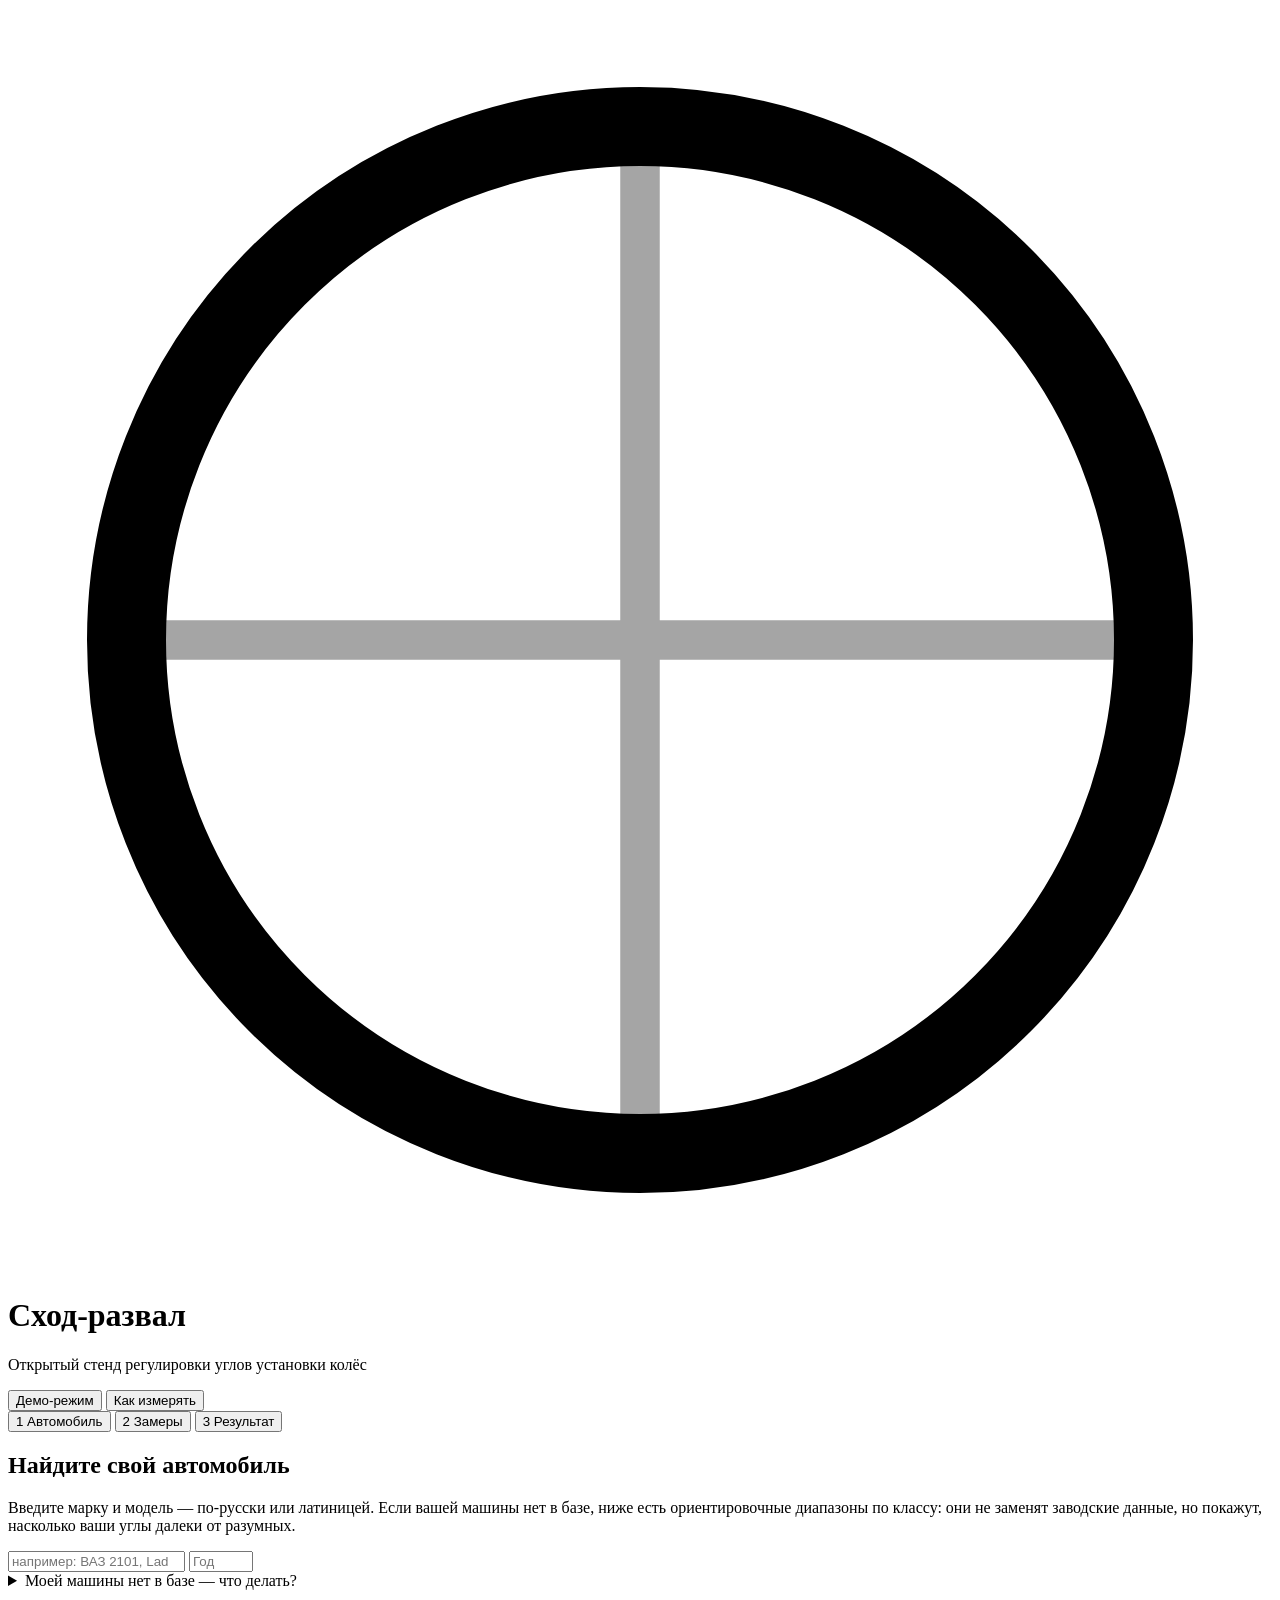
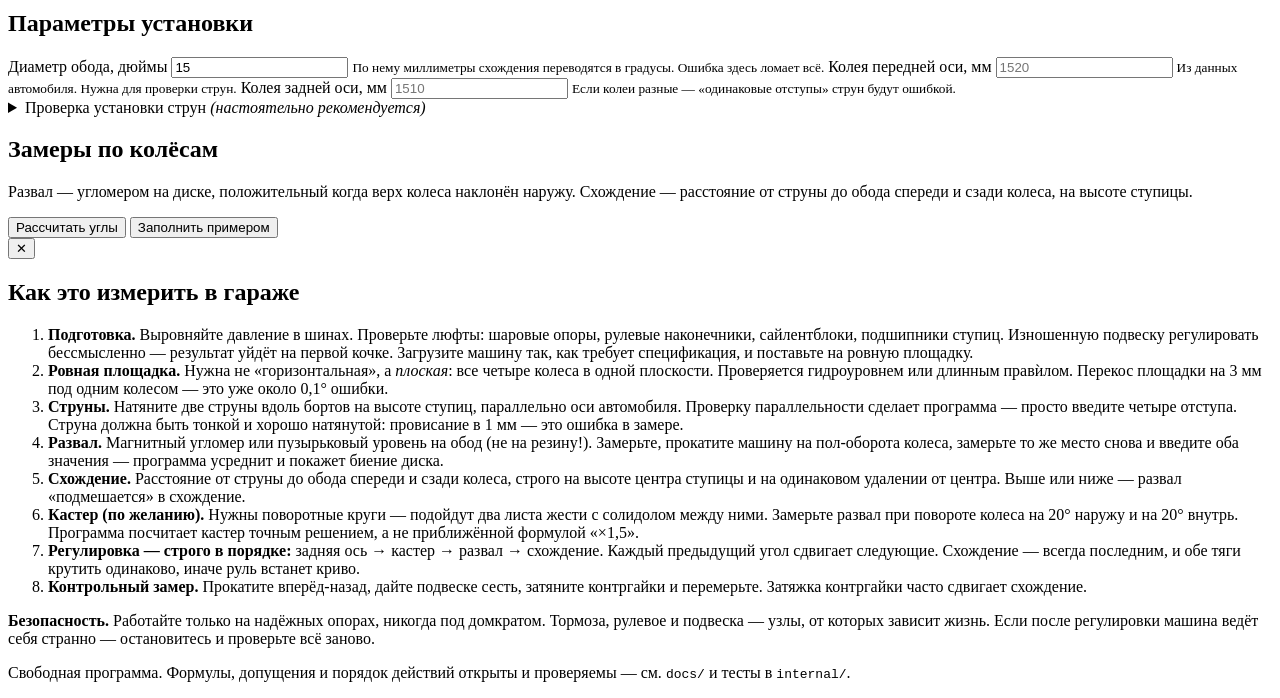
==== internal/server/web/index.html @ edf101e6 "Открытый стенд сход-развала: измерительное ядро, база и интерфейс Программа для самостоятельной регу" ====
<!doctype html>
<html lang="ru">
<head>
<meta charset="utf-8">
<meta name="viewport" content="width=device-width, initial-scale=1">
<title>Сход-развал — открытый стенд</title>
<link rel="stylesheet" href="/style.css">
</head>
<body>

<header class="top">
  <div class="brand">
    <svg viewBox="0 0 32 32" class="logo" aria-hidden="true">
      <circle cx="16" cy="16" r="13" fill="none" stroke="currentColor" stroke-width="2"/>
      <path d="M16 3 v26 M3 16 h26" stroke="currentColor" stroke-width="1" opacity=".35"/>
      <path d="M9 9 L23 23" stroke="var(--accent)" stroke-width="2.5" stroke-linecap="round"/>
    </svg>
    <div>
      <h1>Сход-развал</h1>
      <p>Открытый стенд регулировки углов установки колёс</p>
    </div>
  </div>
  <div class="top-actions">
    <button id="btn-demo" class="ghost">Демо-режим</button>
    <button id="btn-help" class="ghost">Как измерять</button>
  </div>
</header>

<nav class="steps" id="stepnav">
  <button data-step="car" class="active"><span>1</span> Автомобиль</button>
  <button data-step="measure"><span>2</span> Замеры</button>
  <button data-step="result"><span>3</span> Результат</button>
</nav>

<main>

<!-- ══════════════ Шаг 1: автомобиль ══════════════ -->
<section id="step-car" class="step active">
  <div class="panel">
    <h2>Найдите свой автомобиль</h2>
    <p class="lede">Введите марку и модель — по-русски или латиницей. Если вашей машины нет в базе,
       ниже есть ориентировочные диапазоны по классу: они не заменят заводские данные,
       но покажут, насколько ваши углы далеки от разумных.</p>

    <div class="searchrow">
      <input id="q" type="search" placeholder="например: ВАЗ 2101, Lada Samara, жигули" autocomplete="off">
      <input id="year" type="number" placeholder="Год" min="1900" max="2030" class="year">
    </div>

    <div id="results" class="cards"></div>

    <details id="guidance-block" class="guidance">
      <summary>Моей машины нет в базе — что делать?</summary>
      <p>Возьмите ориентир по классу — программа посчитает все углы и покажет, что именно
         выбивается. Дальше найдите заводские данные (руководство по ремонту, сервисный мануал,
         клубный форум) и внесите их: инструкция в файле <code>docs/CONTRIBUTING-SPECS.md</code>.
         Одна проверенная запись помогает тысячам владельцев.</p>
      <div id="guidance" class="cards"></div>
    </details>
  </div>
</section>

<!-- ══════════════ Шаг 2: замеры ══════════════ -->
<section id="step-measure" class="step">
  <div class="panel">
    <div id="chosen" class="chosen"></div>

    <h2>Параметры установки</h2>
    <div class="grid3">
      <label>Диаметр обода, дюймы
        <input id="rim" type="number" step="0.5" value="15">
        <small>По нему миллиметры схождения переводятся в градусы. Ошибка здесь ломает всё.</small>
      </label>
      <label>Колея передней оси, мм
        <input id="trackF" type="number" step="1" placeholder="1520">
        <small>Из данных автомобиля. Нужна для проверки струн.</small>
      </label>
      <label>Колея задней оси, мм
        <input id="trackR" type="number" step="1" placeholder="1510">
        <small>Если колеи разные — «одинаковые отступы» струн будут ошибкой.</small>
      </label>
    </div>

    <details class="box-check">
      <summary>Проверка установки струн <em>(настоятельно рекомендуется)</em></summary>
      <p class="lede">Измерьте расстояние от струны до центра ступицы на каждом колесе.
         Программа проверит, действительно ли струны параллельны оси автомобиля —
         это самая частая причина неверного схождения «на шнурке».</p>
      <div class="grid4">
        <label>Левая, перед<input id="boxLF" type="number" step="0.5"></label>
        <label>Левая, зад<input id="boxLR" type="number" step="0.5"></label>
        <label>Правая, перед<input id="boxRF" type="number" step="0.5"></label>
        <label>Правая, зад<input id="boxRR" type="number" step="0.5"></label>
      </div>
      <div id="boxhint" class="hint"></div>
    </details>

    <h2>Замеры по колёсам</h2>
    <p class="lede">Развал — угломером на диске, положительный когда верх колеса наклонён наружу.
       Схождение — расстояние от струны до обода спереди и сзади колеса, на высоте ступицы.</p>

    <div id="wheels" class="wheelgrid"></div>

    <div class="actions">
      <button id="btn-calc" class="primary">Рассчитать углы</button>
      <button id="btn-fill" class="ghost">Заполнить примером</button>
    </div>
    <div id="measure-error" class="error"></div>
  </div>
</section>

<!-- ══════════════ Шаг 3: результат ══════════════ -->
<section id="step-result" class="step">
  <div id="result-body"></div>
</section>

</main>

<div id="help" class="modal">
  <div class="modal-inner">
    <button class="close" data-close>✕</button>
    <h2>Как это измерить в гараже</h2>
    <ol class="howto">
      <li><b>Подготовка.</b> Выровняйте давление в шинах. Проверьте люфты: шаровые опоры,
          рулевые наконечники, сайлентблоки, подшипники ступиц. Изношенную подвеску регулировать
          бессмысленно — результат уйдёт на первой кочке. Загрузите машину так, как требует
          спецификация, и поставьте на ровную площадку.</li>
      <li><b>Ровная площадка.</b> Нужна не «горизонтальная», а <i>плоская</i>: все четыре колеса
          в одной плоскости. Проверяется гидроуровнем или длинным правѝлом. Перекос площадки
          на 3 мм под одним колесом — это уже около 0,1° ошибки.</li>
      <li><b>Струны.</b> Натяните две струны вдоль бортов на высоте ступиц, параллельно оси
          автомобиля. Проверку параллельности сделает программа — просто введите четыре отступа.
          Струна должна быть тонкой и хорошо натянутой: провисание в 1 мм — это ошибка в замере.</li>
      <li><b>Развал.</b> Магнитный угломер или пузырьковый уровень на обод (не на резину!).
          Замерьте, прокатите машину на пол-оборота колеса, замерьте то же место снова и
          введите оба значения — программа усреднит и покажет биение диска.</li>
      <li><b>Схождение.</b> Расстояние от струны до обода спереди и сзади колеса, строго на
          высоте центра ступицы и на одинаковом удалении от центра. Выше или ниже — развал
          «подмешается» в схождение.</li>
      <li><b>Кастер (по желанию).</b> Нужны поворотные круги — подойдут два листа жести с
          солидолом между ними. Замерьте развал при повороте колеса на 20° наружу и на 20°
          внутрь. Программа посчитает кастер точным решением, а не приближённой формулой «×1,5».</li>
      <li><b>Регулировка — строго в порядке:</b> задняя ось → кастер → развал → схождение.
          Каждый предыдущий угол сдвигает следующие. Схождение — всегда последним, и обе тяги
          крутить одинаково, иначе руль встанет криво.</li>
      <li><b>Контрольный замер.</b> Прокатите вперёд-назад, дайте подвеске сесть, затяните
          контргайки и перемерьте. Затяжка контргайки часто сдвигает схождение.</li>
    </ol>
    <p class="warn"><b>Безопасность.</b> Работайте только на надёжных опорах, никогда под домкратом.
       Тормоза, рулевое и подвеска — узлы, от которых зависит жизнь. Если после регулировки
       машина ведёт себя странно — остановитесь и проверьте всё заново.</p>
  </div>
</div>

<footer>
  <p>Свободная программа. Формулы, допущения и порядок действий открыты и проверяемы —
     см. <code>docs/</code> и тесты в <code>internal/</code>.</p>
</footer>

<script src="/app.js"></script>
</body>
</html>
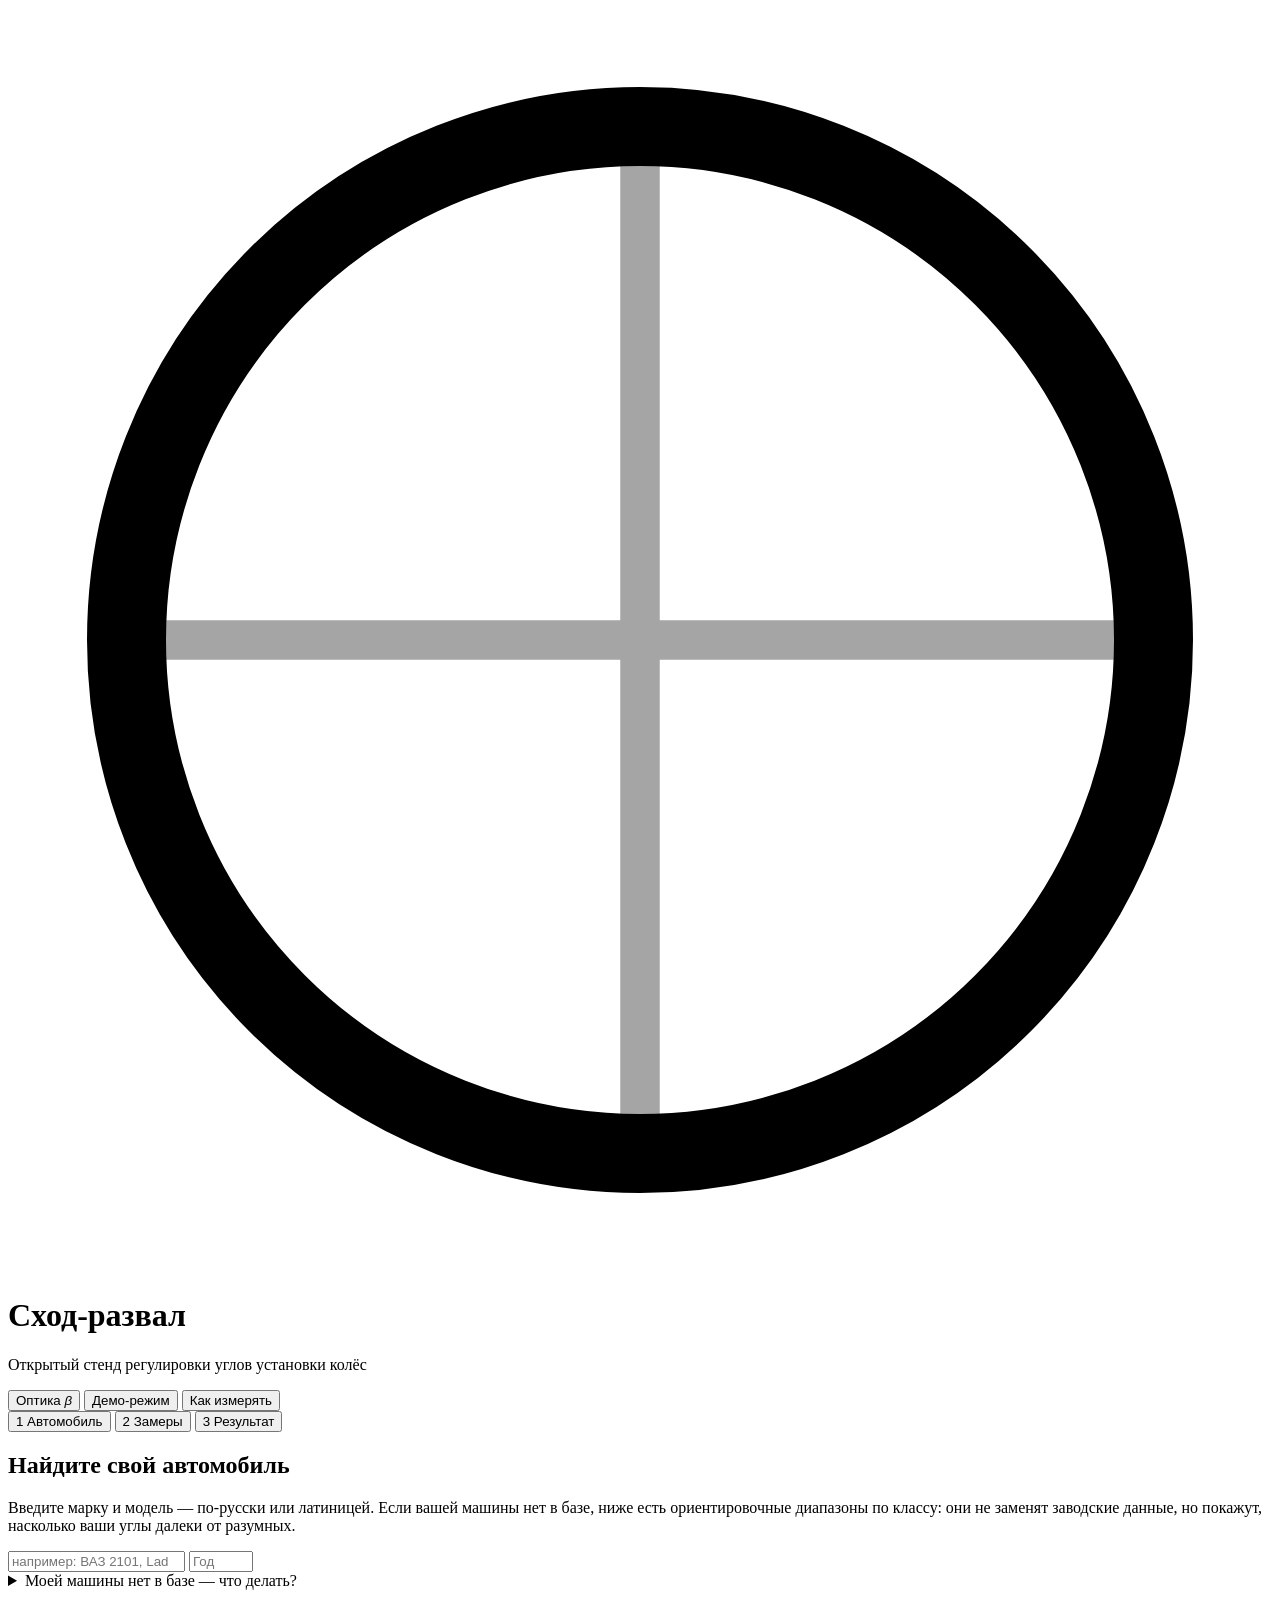
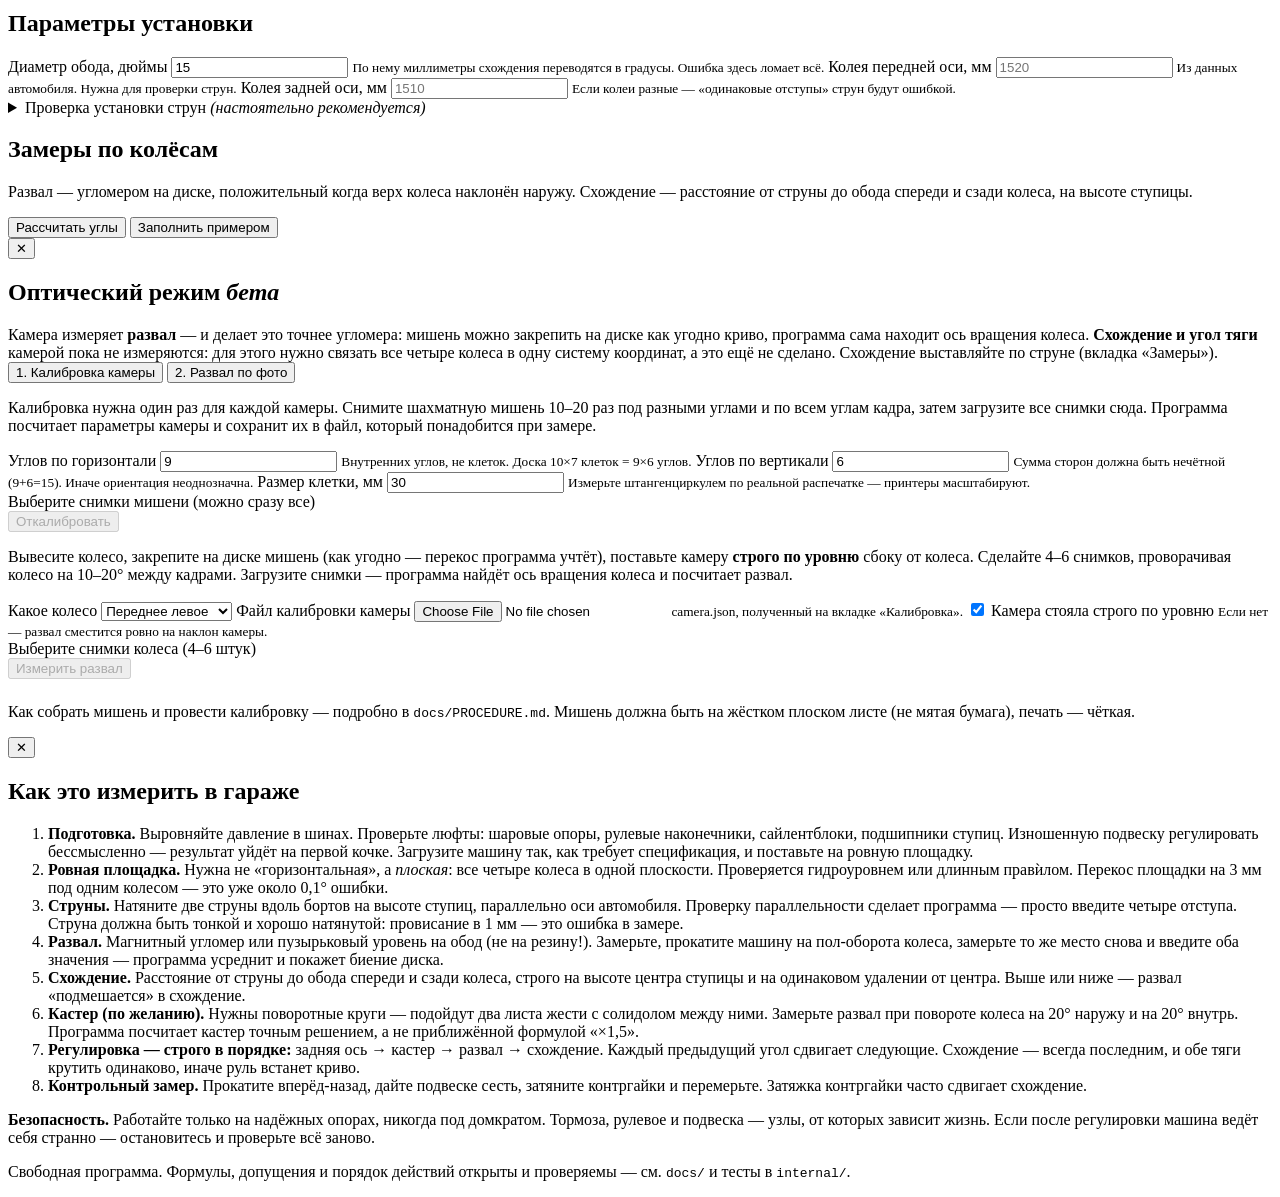
==== commit d353197a: "Оптический режим в веб-интерфейсе: калибровка и развал по фото Оптику стало можно использовать из бр" ====
--- a/internal/server/web/index.html
+++ b/internal/server/web/index.html
@@ -21,6 +21,7 @@
     </div>
   </div>
   <div class="top-actions">
+    <button id="btn-optical" class="ghost">Оптика <em class="beta">β</em></button>
     <button id="btn-demo" class="ghost">Демо-режим</button>
     <button id="btn-help" class="ghost">Как измерять</button>
   </div>
@@ -115,6 +116,104 @@
 </section>
 
 </main>
+
+<div id="optical" class="modal">
+  <div class="modal-inner wide">
+    <button class="close" data-close>✕</button>
+    <h2>Оптический режим <em class="beta">бета</em></h2>
+
+    <div class="disclaimer soft">
+      Камера измеряет <b>развал</b> — и делает это точнее угломера: мишень можно закрепить на диске
+      как угодно криво, программа сама находит ось вращения колеса. <b>Схождение и угол тяги</b> камерой
+      пока не измеряются: для этого нужно связать все четыре колеса в одну систему координат, а это
+      ещё не сделано. Схождение выставляйте по струне (вкладка «Замеры»).
+    </div>
+
+    <div class="opt-tabs">
+      <button class="opt-tab active" data-opt="calib">1. Калибровка камеры</button>
+      <button class="opt-tab" data-opt="camber">2. Развал по фото</button>
+    </div>
+
+    <!-- ── Калибровка ── -->
+    <div id="opt-calib" class="opt-pane active">
+      <p class="lede">Калибровка нужна один раз для каждой камеры. Снимите шахматную мишень
+        10–20 раз под разными углами и по всем углам кадра, затем загрузите все снимки сюда.
+        Программа посчитает параметры камеры и сохранит их в файл, который понадобится при замере.</p>
+
+      <div class="grid3">
+        <label>Углов по горизонтали
+          <input id="calibCols" type="number" value="9" min="3">
+          <small>Внутренних углов, не клеток. Доска 10×7 клеток = 9×6 углов.</small>
+        </label>
+        <label>Углов по вертикали
+          <input id="calibRows" type="number" value="6" min="3">
+          <small>Сумма сторон должна быть нечётной (9+6=15). Иначе ориентация неоднозначна.</small>
+        </label>
+        <label>Размер клетки, мм
+          <input id="calibSquare" type="number" value="30" step="0.1">
+          <small>Измерьте штангенциркулем по реальной распечатке — принтеры масштабируют.</small>
+        </label>
+      </div>
+
+      <label class="filedrop">
+        <input id="calibFiles" type="file" accept="image/png,image/jpeg" multiple hidden>
+        <span>Выберите снимки мишени (можно сразу все)</span>
+      </label>
+      <div id="calibCount" class="hint"></div>
+
+      <div class="actions">
+        <button id="btn-calib-run" class="primary" disabled>Откалибровать</button>
+      </div>
+      <div id="calibProgress" class="hint"></div>
+      <div id="calibResult"></div>
+    </div>
+
+    <!-- ── Развал ── -->
+    <div id="opt-camber" class="opt-pane">
+      <p class="lede">Вывесите колесо, закрепите на диске мишень (как угодно — перекос программа
+        учтёт), поставьте камеру <b>строго по уровню</b> сбоку от колеса. Сделайте 4–6 снимков,
+        проворачивая колесо на 10–20° между кадрами. Загрузите снимки — программа найдёт ось
+        вращения колеса и посчитает развал.</p>
+
+      <div class="grid3">
+        <label>Какое колесо
+          <select id="camberPos">
+            <option value="FL">Переднее левое</option>
+            <option value="FR">Переднее правое</option>
+            <option value="RL">Заднее левое</option>
+            <option value="RR">Заднее правое</option>
+          </select>
+        </label>
+        <label>Файл калибровки камеры
+          <input id="camberCamera" type="file" accept="application/json,.json">
+          <small>camera.json, полученный на вкладке «Калибровка».</small>
+        </label>
+        <label class="chk">
+          <input id="camberLevel" type="checkbox" checked>
+          <span>Камера стояла строго по уровню</span>
+          <small>Если нет — развал сместится ровно на наклон камеры.</small>
+        </label>
+      </div>
+
+      <label class="filedrop">
+        <input id="camberFiles" type="file" accept="image/png,image/jpeg" multiple hidden>
+        <span>Выберите снимки колеса (4–6 штук)</span>
+      </label>
+      <div id="camberCount" class="hint"></div>
+
+      <div class="actions">
+        <button id="btn-camber-run" class="primary" disabled>Измерить развал</button>
+      </div>
+      <div id="camberProgress" class="hint"></div>
+      <div id="camberResult"></div>
+    </div>
+
+    <p class="warn" style="margin-top:1.5rem">
+      Как собрать мишень и провести калибровку — подробно в <code>docs/PROCEDURE.md</code>.
+      Мишень должна быть на жёстком плоском листе (не мятая бумага), печать — чёткая.
+    </p>
+  </div>
+</div>
 
 <div id="help" class="modal">
   <div class="modal-inner">
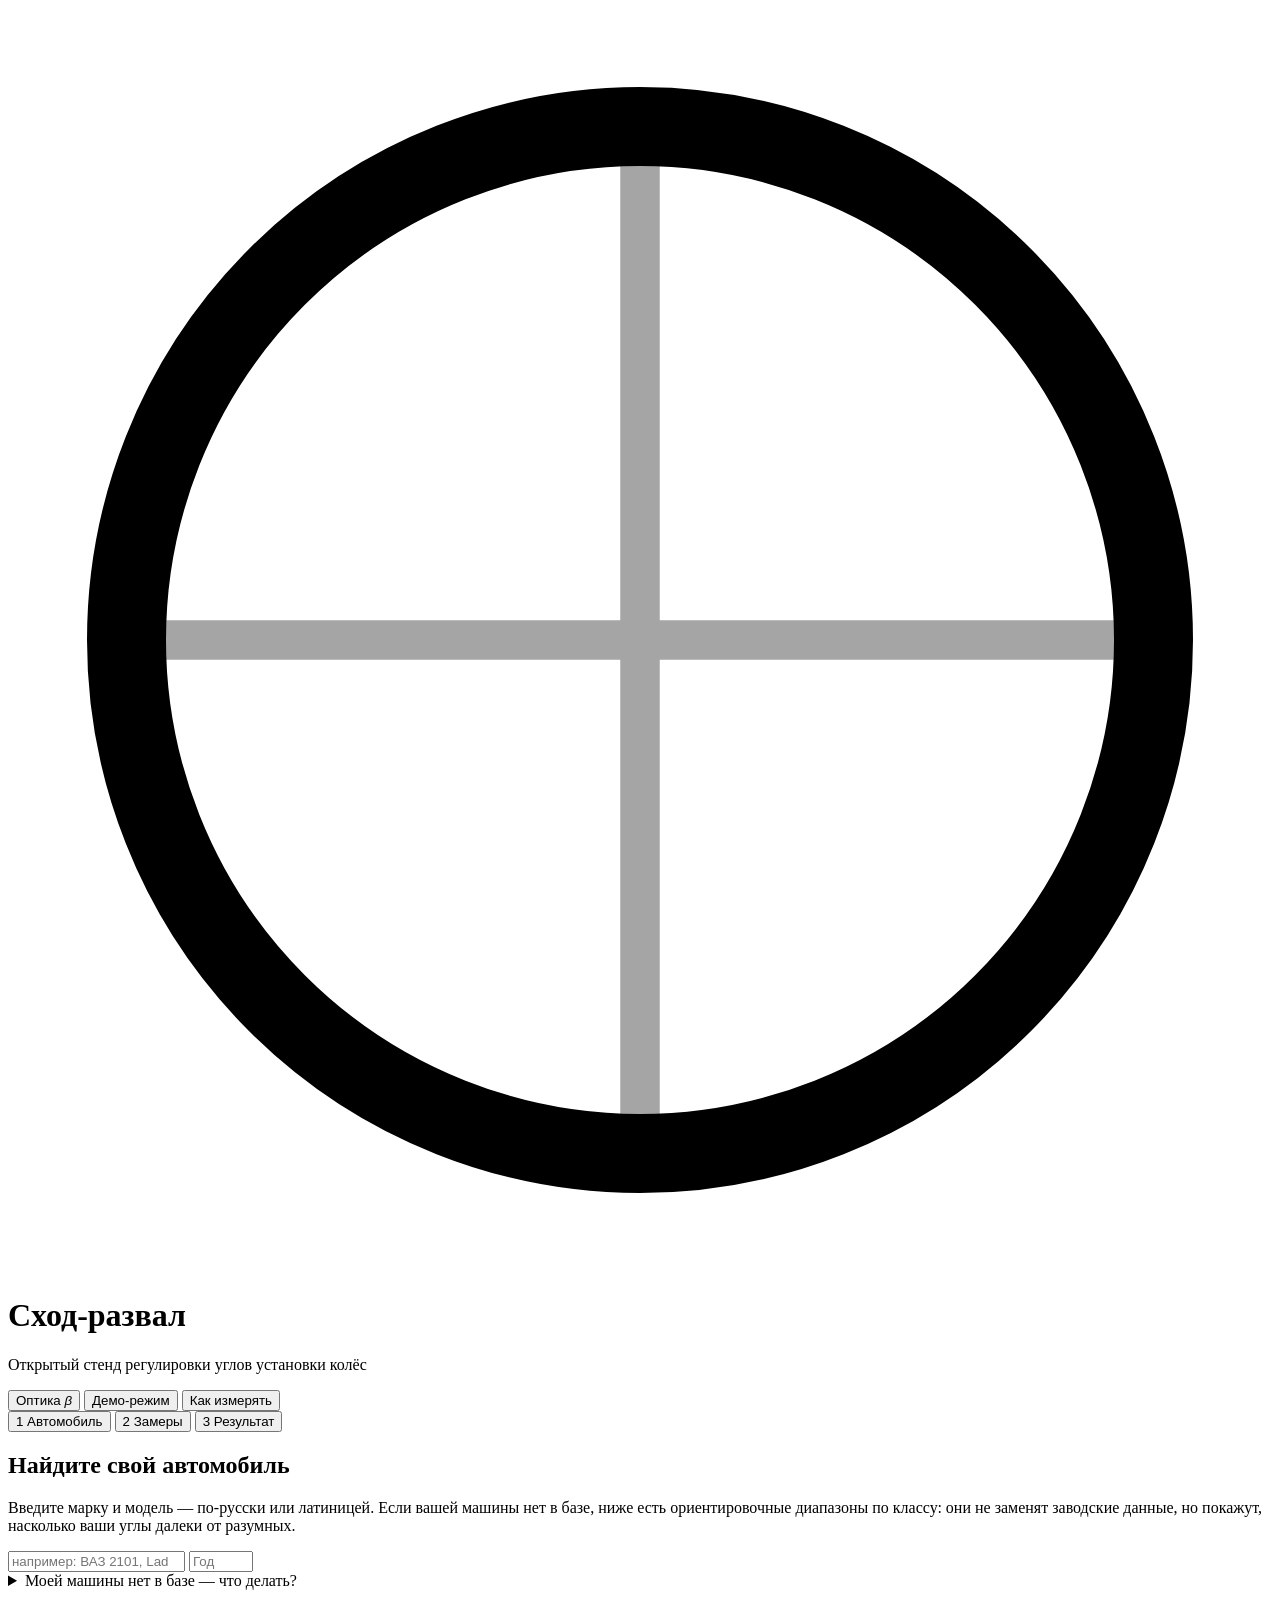
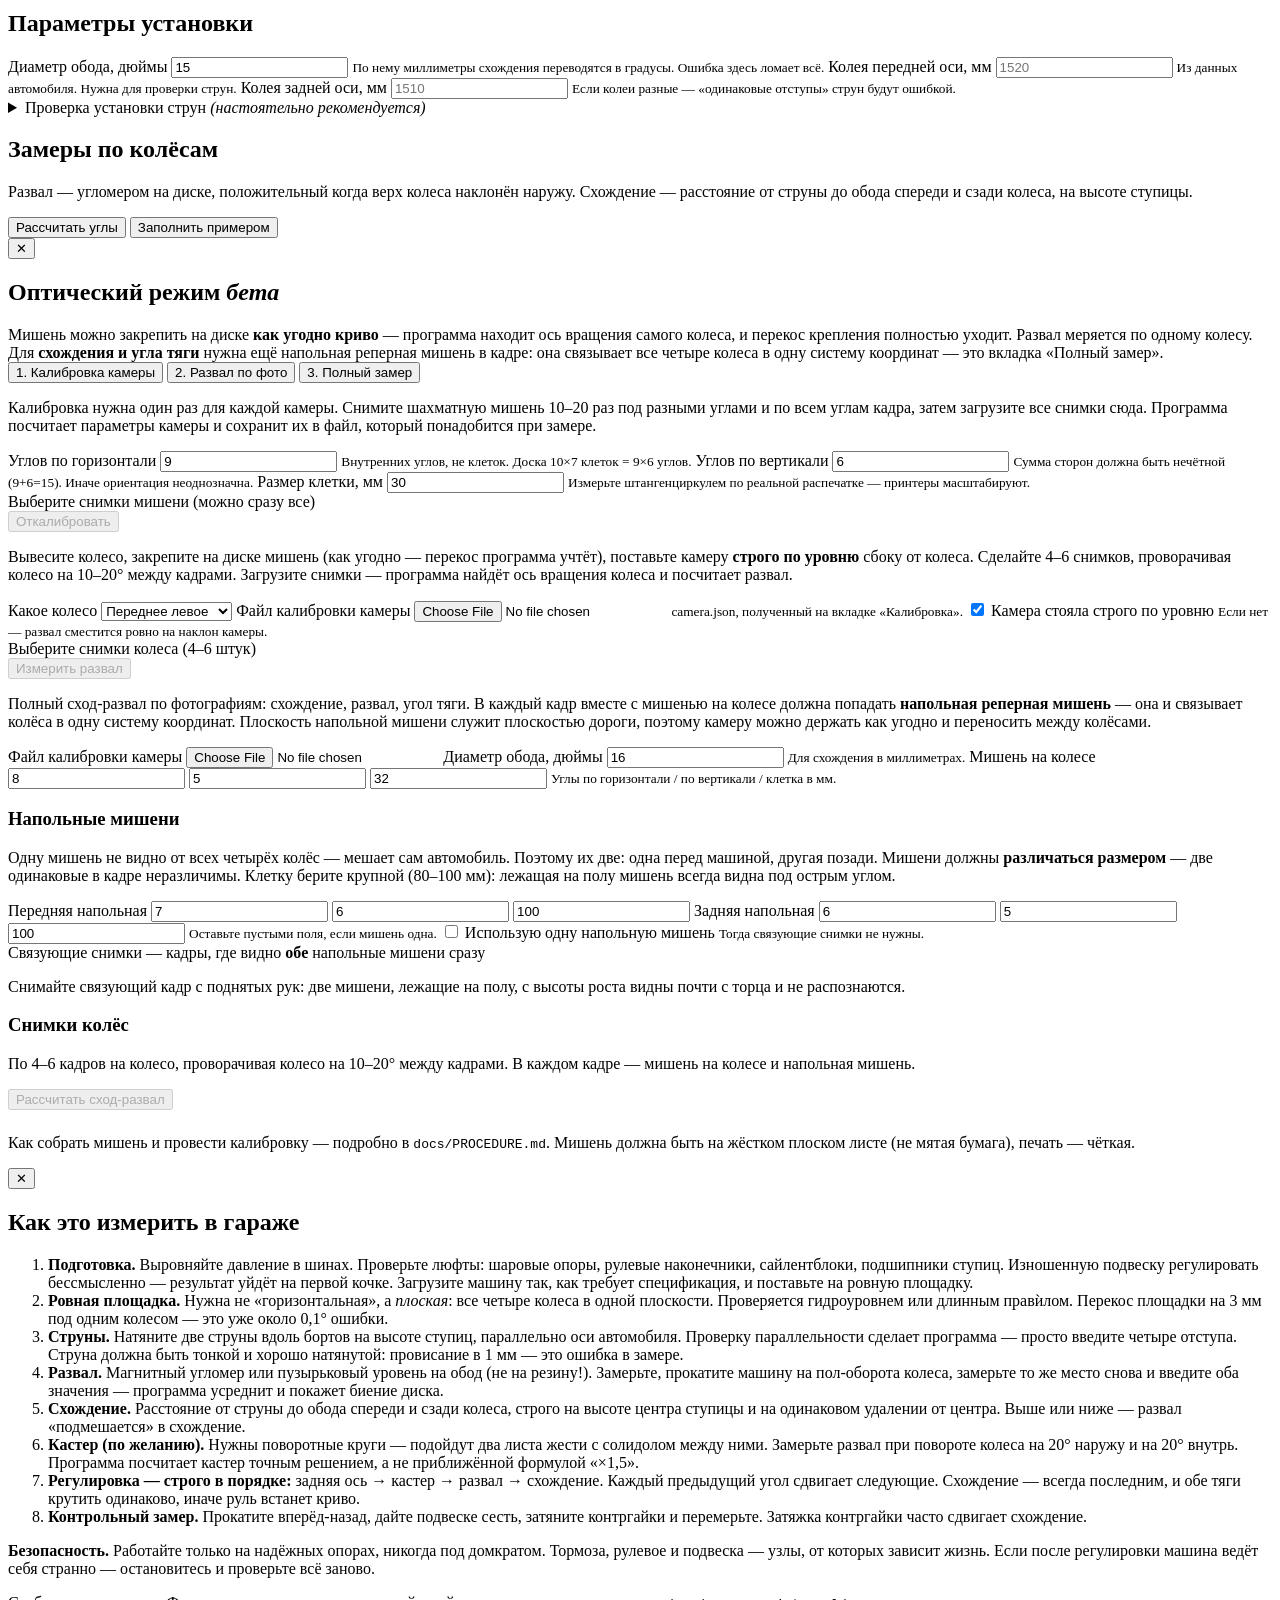
==== commit 73b97eba: "Полный оптический замер в интерфейсе: вкладка «Полный замер» Связывание четырёх колёс было доступно " ====
--- a/internal/server/web/index.html
+++ b/internal/server/web/index.html
@@ -123,15 +123,16 @@
     <h2>Оптический режим <em class="beta">бета</em></h2>
 
     <div class="disclaimer soft">
-      Камера измеряет <b>развал</b> — и делает это точнее угломера: мишень можно закрепить на диске
-      как угодно криво, программа сама находит ось вращения колеса. <b>Схождение и угол тяги</b> камерой
-      пока не измеряются: для этого нужно связать все четыре колеса в одну систему координат, а это
-      ещё не сделано. Схождение выставляйте по струне (вкладка «Замеры»).
+      Мишень можно закрепить на диске <b>как угодно криво</b> — программа находит ось вращения самого
+      колеса, и перекос крепления полностью уходит. Развал меряется по одному колесу.
+      Для <b>схождения и угла тяги</b> нужна ещё напольная реперная мишень в кадре: она связывает все
+      четыре колеса в одну систему координат — это вкладка «Полный замер».
     </div>
 
     <div class="opt-tabs">
       <button class="opt-tab active" data-opt="calib">1. Калибровка камеры</button>
       <button class="opt-tab" data-opt="camber">2. Развал по фото</button>
+      <button class="opt-tab" data-opt="full">3. Полный замер</button>
     </div>
 
     <!-- ── Калибровка ── -->
@@ -206,6 +207,81 @@
       </div>
       <div id="camberProgress" class="hint"></div>
       <div id="camberResult"></div>
+    </div>
+
+    <!-- ── Полный замер ── -->
+    <div id="opt-full" class="opt-pane">
+      <p class="lede">Полный сход-развал по фотографиям: схождение, развал, угол тяги. В каждый кадр
+        вместе с мишенью на колесе должна попадать <b>напольная реперная мишень</b> — она и связывает
+        колёса в одну систему координат. Плоскость напольной мишени служит плоскостью дороги, поэтому
+        камеру можно держать как угодно и переносить между колёсами.</p>
+
+      <div class="grid3">
+        <label>Файл калибровки камеры
+          <input id="fullCamera" type="file" accept="application/json,.json">
+        </label>
+        <label>Диаметр обода, дюймы
+          <input id="fullRim" type="number" step="0.5" value="16">
+          <small>Для схождения в миллиметрах.</small>
+        </label>
+        <label>Мишень на колесе
+          <span class="tgrow">
+            <input id="wCols" type="number" value="8" min="3" title="углов по горизонтали">
+            <input id="wRows" type="number" value="5" min="3" title="углов по вертикали">
+            <input id="wSq" type="number" value="32" step="0.1" title="клетка, мм">
+          </span>
+          <small>Углы по горизонтали / по вертикали / клетка в мм.</small>
+        </label>
+      </div>
+
+      <h3 class="opt-h3">Напольные мишени</h3>
+      <p class="lede">Одну мишень не видно от всех четырёх колёс — мешает сам автомобиль. Поэтому их
+        две: одна перед машиной, другая позади. Мишени должны <b>различаться размером</b> — две
+        одинаковые в кадре неразличимы. Клетку берите крупной (80–100 мм): лежащая на полу мишень
+        всегда видна под острым углом.</p>
+      <div class="grid3">
+        <label>Передняя напольная
+          <span class="tgrow">
+            <input id="r0Cols" type="number" value="7" min="3">
+            <input id="r0Rows" type="number" value="6" min="3">
+            <input id="r0Sq" type="number" value="100" step="0.1">
+          </span>
+        </label>
+        <label>Задняя напольная
+          <span class="tgrow">
+            <input id="r1Cols" type="number" value="6" min="3">
+            <input id="r1Rows" type="number" value="5" min="3">
+            <input id="r1Sq" type="number" value="100" step="0.1">
+          </span>
+          <small>Оставьте пустыми поля, если мишень одна.</small>
+        </label>
+        <label class="chk">
+          <input id="oneRef" type="checkbox">
+          <span>Использую одну напольную мишень</span>
+          <small>Тогда связующие снимки не нужны.</small>
+        </label>
+      </div>
+
+      <div id="linkRow">
+        <label class="filedrop">
+          <input id="fullLink" type="file" accept="image/png,image/jpeg" multiple hidden>
+          <span>Связующие снимки — кадры, где видно <b>обе</b> напольные мишени сразу</span>
+        </label>
+        <div id="fullLinkCount" class="hint"></div>
+        <p class="warn">Снимайте связующий кадр с поднятых рук: две мишени, лежащие на полу, с высоты
+          роста видны почти с торца и не распознаются.</p>
+      </div>
+
+      <h3 class="opt-h3">Снимки колёс</h3>
+      <p class="lede">По 4–6 кадров на колесо, проворачивая колесо на 10–20° между кадрами.
+        В каждом кадре — мишень на колесе и напольная мишень.</p>
+      <div id="fullWheels" class="wheelgrid"></div>
+
+      <div class="actions">
+        <button id="btn-full-run" class="primary" disabled>Рассчитать сход-развал</button>
+      </div>
+      <div id="fullProgress" class="hint"></div>
+      <div id="fullResult"></div>
     </div>
 
     <p class="warn" style="margin-top:1.5rem">
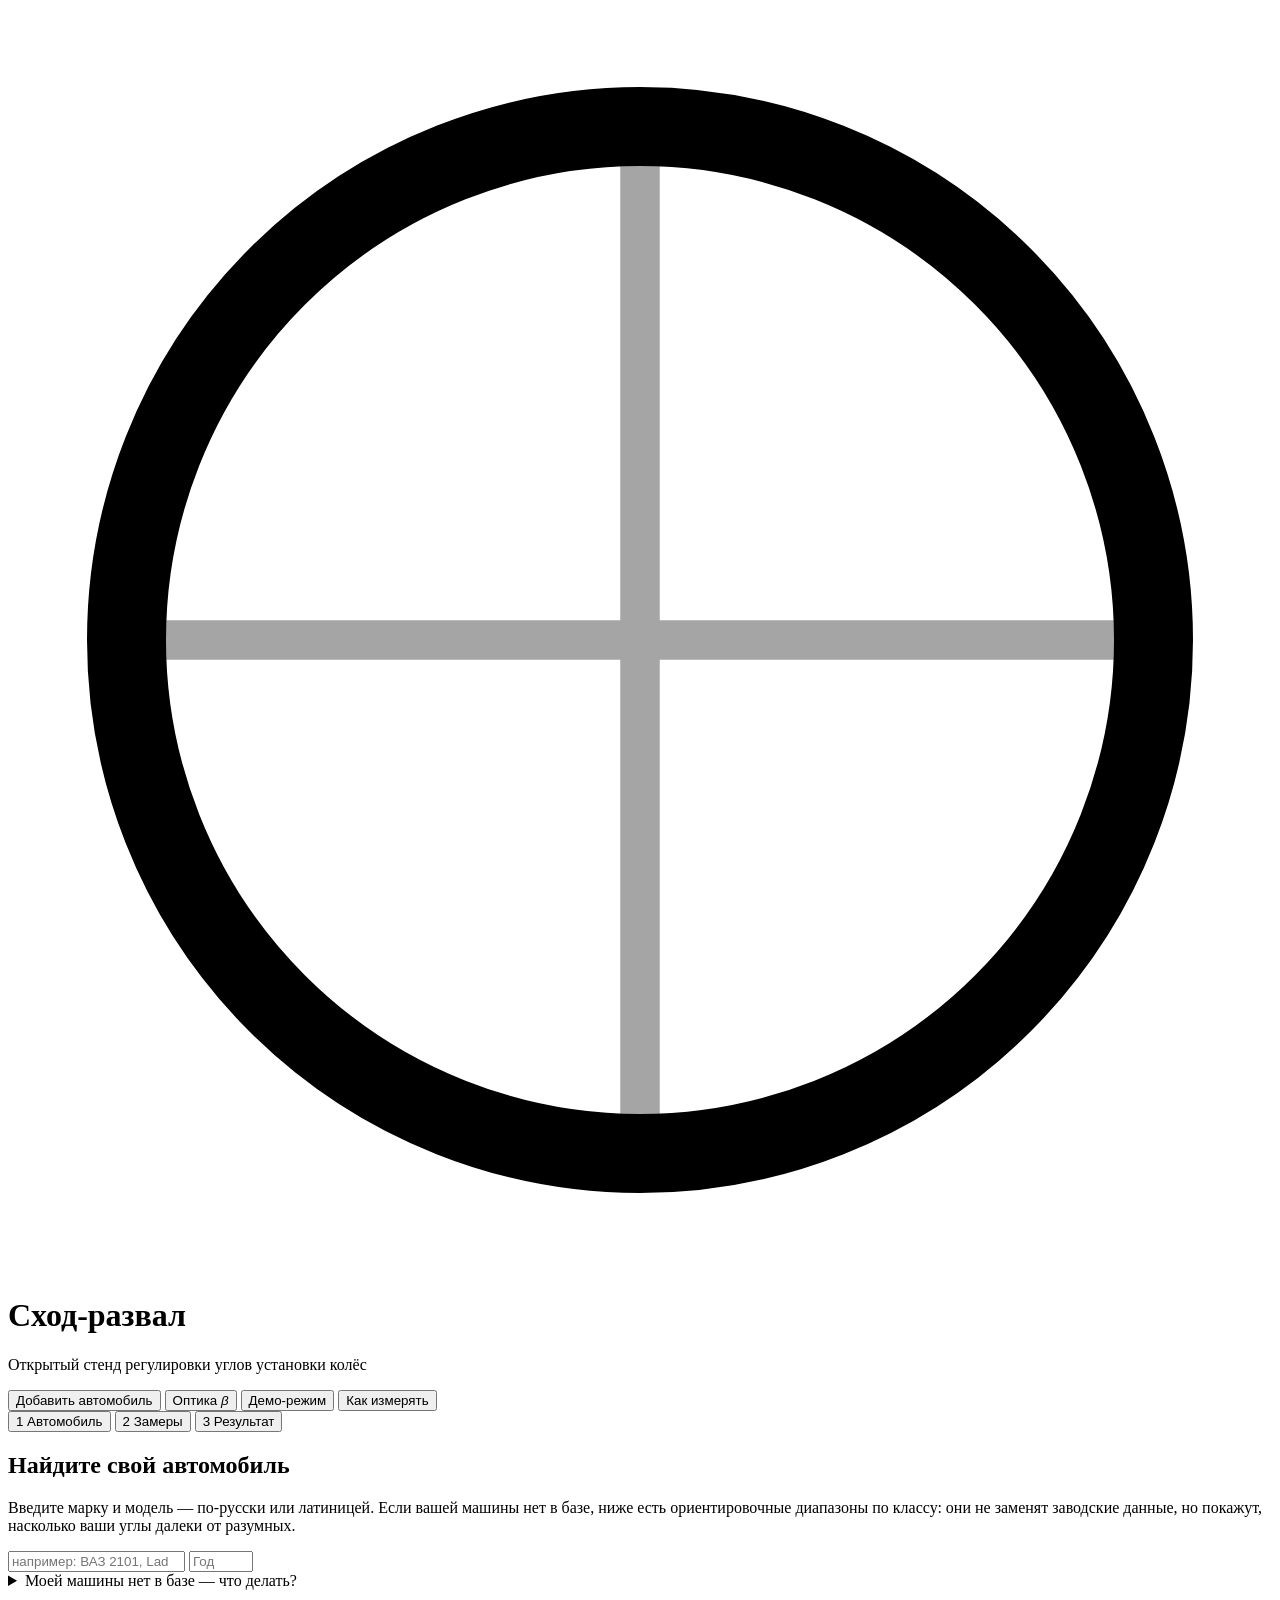
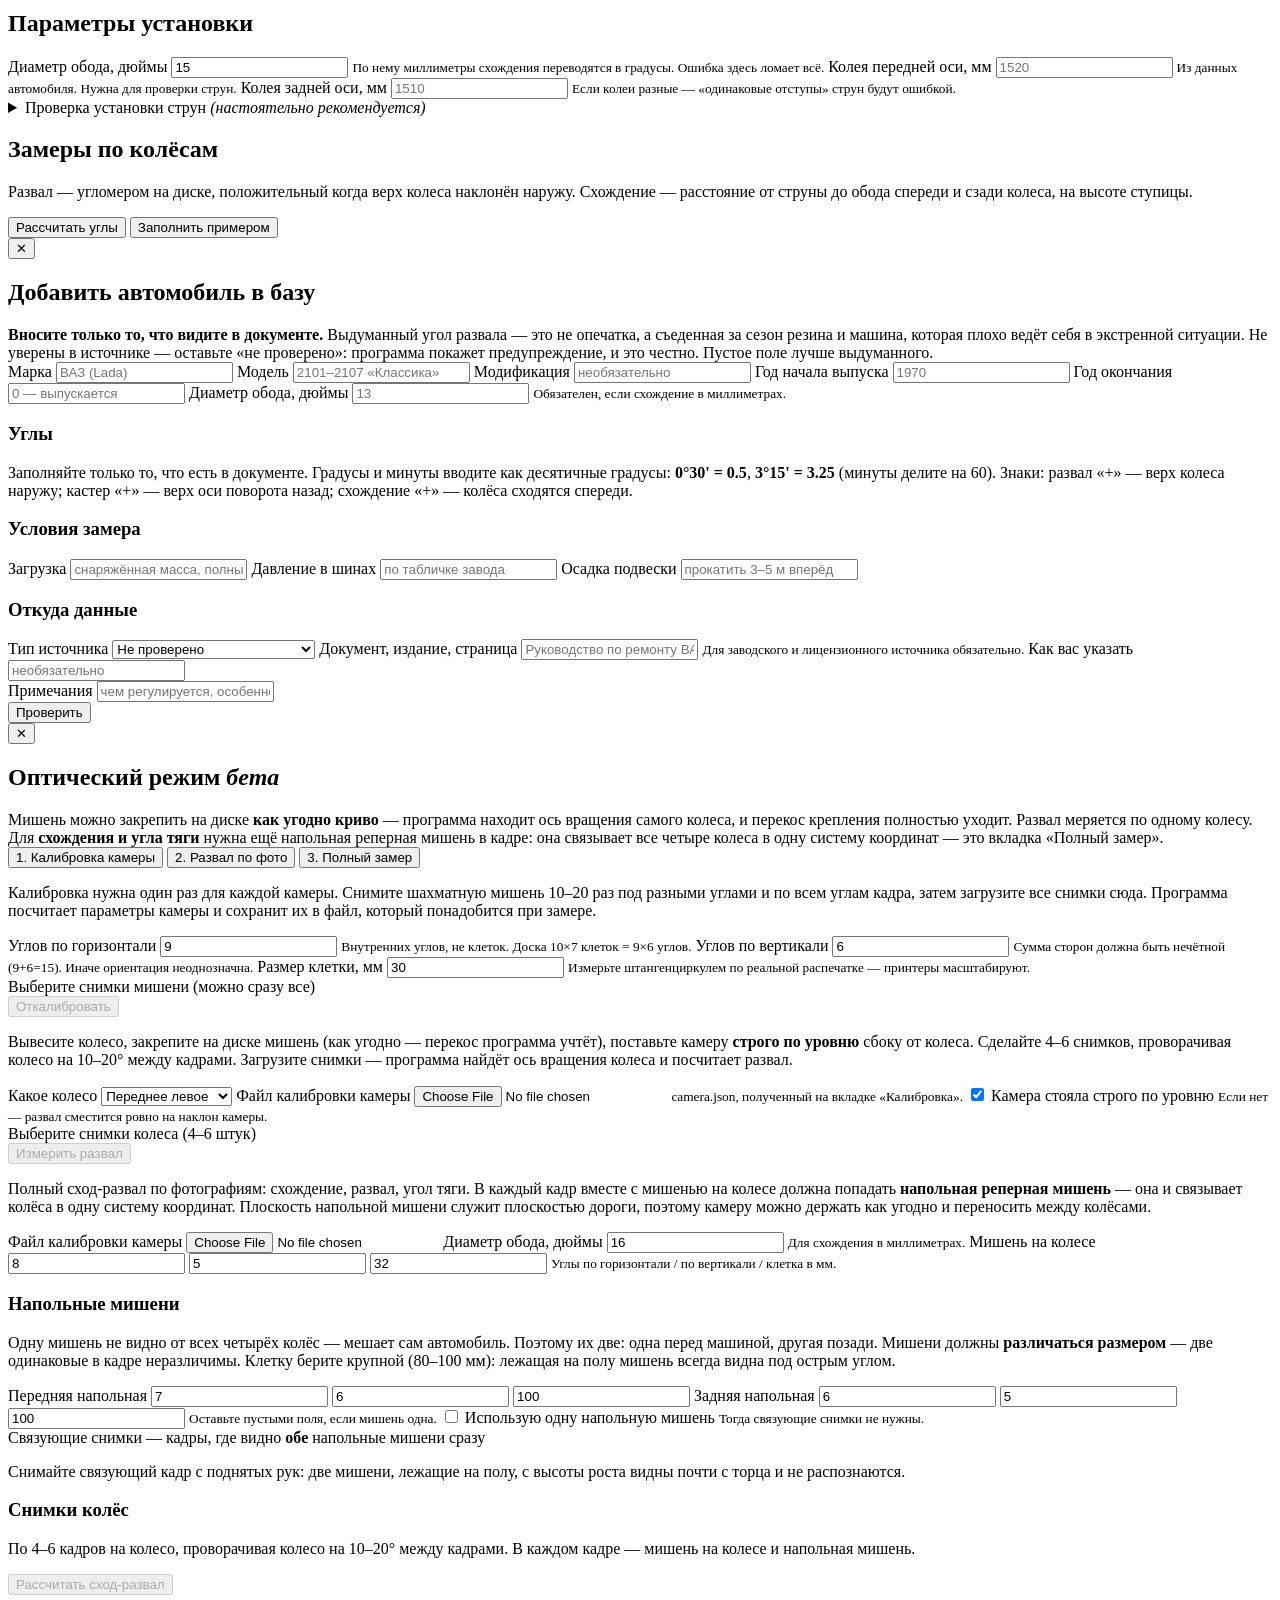
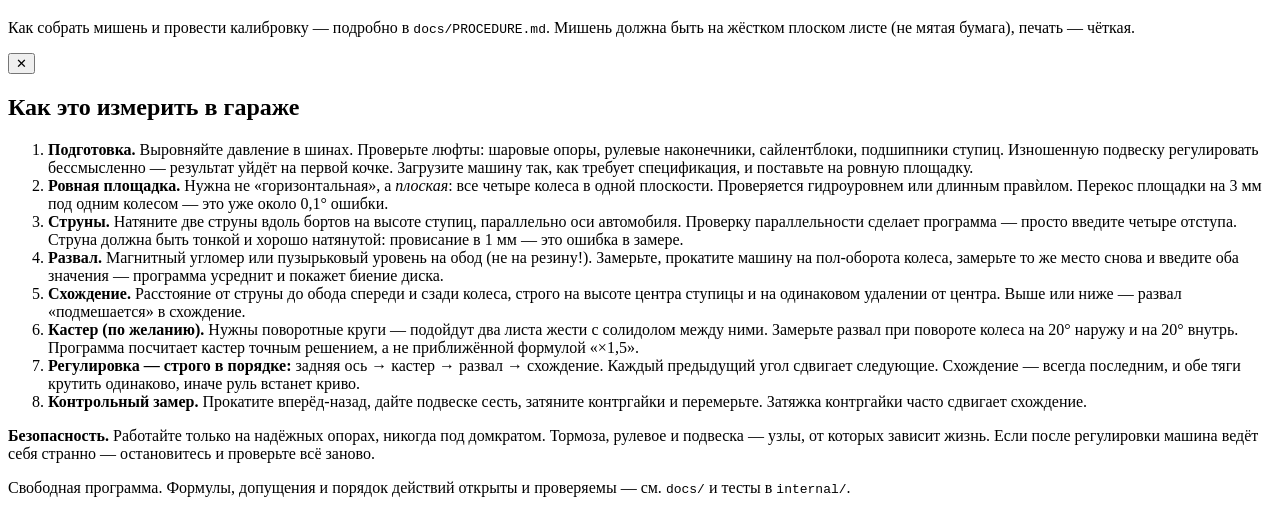
==== commit b9be5915: "Внесение данных по автомобилям: форма, проверка правдоподобия и check-spec Математика закончена, а з" ====
--- a/internal/server/web/index.html
+++ b/internal/server/web/index.html
@@ -21,6 +21,7 @@
     </div>
   </div>
   <div class="top-actions">
+    <button id="btn-contrib" class="ghost">Добавить автомобиль</button>
     <button id="btn-optical" class="ghost">Оптика <em class="beta">β</em></button>
     <button id="btn-demo" class="ghost">Демо-режим</button>
     <button id="btn-help" class="ghost">Как измерять</button>
@@ -116,6 +117,73 @@
 </section>
 
 </main>
+
+<div id="contrib" class="modal">
+  <div class="modal-inner wide">
+    <button class="close" data-close>✕</button>
+    <h2>Добавить автомобиль в базу</h2>
+
+    <div class="disclaimer">
+      <b>Вносите только то, что видите в документе.</b> Выдуманный угол развала — это не опечатка,
+      а съеденная за сезон резина и машина, которая плохо ведёт себя в экстренной ситуации.
+      Не уверены в источнике — оставьте «не проверено»: программа покажет предупреждение, и это честно.
+      Пустое поле лучше выдуманного.
+    </div>
+
+    <div class="grid3">
+      <label>Марка <input id="cMake" placeholder="ВАЗ (Lada)"></label>
+      <label>Модель <input id="cModel" placeholder="2101–2107 «Классика»"></label>
+      <label>Модификация <input id="cTrim" placeholder="необязательно"></label>
+      <label>Год начала выпуска <input id="cFrom" type="number" placeholder="1970"></label>
+      <label>Год окончания <input id="cTo" type="number" placeholder="0 — выпускается"></label>
+      <label>Диаметр обода, дюймы
+        <input id="cRim" type="number" step="0.5" placeholder="13">
+        <small>Обязателен, если схождение в миллиметрах.</small>
+      </label>
+    </div>
+
+    <h3 class="opt-h3">Углы</h3>
+    <p class="lede">Заполняйте только то, что есть в документе. Градусы и минуты вводите как
+      десятичные градусы: <b>0°30' = 0.5</b>, <b>3°15' = 3.25</b> (минуты делите на 60).
+      Знаки: развал «+» — верх колеса наружу; кастер «+» — верх оси поворота назад;
+      схождение «+» — колёса сходятся спереди.</p>
+
+    <div id="axles"></div>
+
+    <h3 class="opt-h3">Условия замера</h3>
+    <div class="grid3">
+      <label>Загрузка <input id="cLoad" placeholder="снаряжённая масса, полный бак"></label>
+      <label>Давление в шинах <input id="cPress" placeholder="по табличке завода"></label>
+      <label>Осадка подвески <input id="cSettle" placeholder="прокатить 3–5 м вперёд"></label>
+    </div>
+
+    <h3 class="opt-h3">Откуда данные</h3>
+    <div class="grid3">
+      <label>Тип источника
+        <select id="cSrcKind">
+          <option value="factory">Заводское руководство</option>
+          <option value="licensed">Лицензионная база</option>
+          <option value="community">Сообщество, перепроверено</option>
+          <option value="unverified" selected>Не проверено</option>
+        </select>
+      </label>
+      <label>Документ, издание, страница
+        <input id="cSrcRef" placeholder="Руководство по ремонту ВАЗ-2101…2107, стр. 42">
+        <small>Для заводского и лицензионного источника обязательно.</small>
+      </label>
+      <label>Как вас указать <input id="cSrcWho" placeholder="необязательно"></label>
+    </div>
+
+    <label>Примечания
+      <input id="cNotes" placeholder="чем регулируется, особенности конструкции">
+    </label>
+
+    <div class="actions">
+      <button id="btn-contrib-check" class="primary">Проверить</button>
+    </div>
+    <div id="contribResult"></div>
+  </div>
+</div>
 
 <div id="optical" class="modal">
   <div class="modal-inner wide">
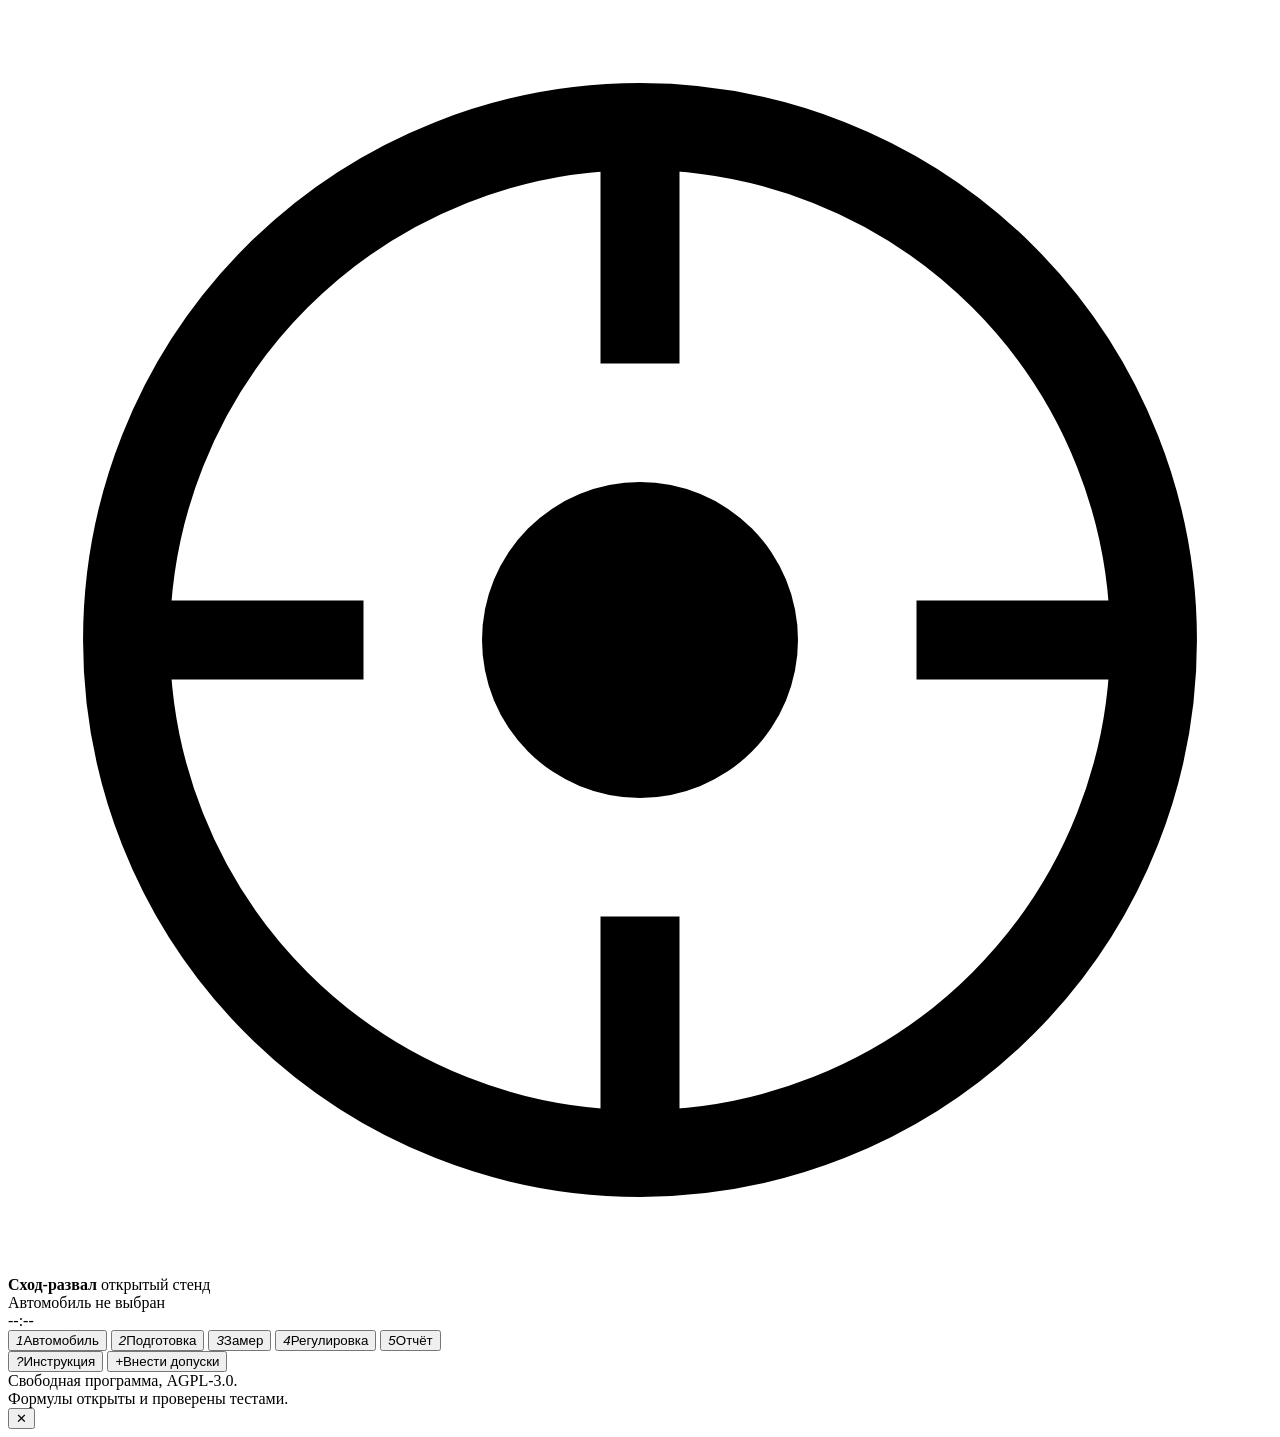
==== commit 4cd2402e: "Настоящее приложение: своё окно и экран регулировки как у стенда Программа открывается в собственном" ====
--- a/internal/server/web/index.html
+++ b/internal/server/web/index.html
@@ -4,402 +4,72 @@
 <meta charset="utf-8">
 <meta name="viewport" content="width=device-width, initial-scale=1">
 <title>Сход-развал — открытый стенд</title>
+<link rel="icon" href="/icon.svg" type="image/svg+xml">
 <link rel="stylesheet" href="/style.css">
 </head>
 <body>
+<div class="app">
 
-<header class="top">
-  <div class="brand">
-    <svg viewBox="0 0 32 32" class="logo" aria-hidden="true">
-      <circle cx="16" cy="16" r="13" fill="none" stroke="currentColor" stroke-width="2"/>
-      <path d="M16 3 v26 M3 16 h26" stroke="currentColor" stroke-width="1" opacity=".35"/>
-      <path d="M9 9 L23 23" stroke="var(--accent)" stroke-width="2.5" stroke-linecap="round"/>
-    </svg>
-    <div>
-      <h1>Сход-развал</h1>
-      <p>Открытый стенд регулировки углов установки колёс</p>
+  <header class="top">
+    <div class="brand">
+      <svg viewBox="0 0 32 32" class="logo" aria-hidden="true">
+        <circle cx="16" cy="16" r="13" fill="none" stroke="currentColor" stroke-width="2.2"/>
+        <circle cx="16" cy="16" r="4" fill="currentColor"/>
+        <path d="M16 3v6M16 23v6M3 16h6M23 16h6" stroke="currentColor" stroke-width="2"/>
+        <path d="M7 25 25 7" stroke="var(--green)" stroke-width="2.4" stroke-linecap="round"/>
+      </svg>
+      <div>
+        <b>Сход-развал</b>
+        <span>открытый стенд</span>
+      </div>
     </div>
-  </div>
-  <div class="top-actions">
-    <button id="btn-contrib" class="ghost">Добавить автомобиль</button>
-    <button id="btn-optical" class="ghost">Оптика <em class="beta">β</em></button>
-    <button id="btn-demo" class="ghost">Демо-режим</button>
-    <button id="btn-help" class="ghost">Как измерять</button>
-  </div>
-</header>
+    <div class="top-vehicle" id="topVehicle">
+      <span class="muted">Автомобиль не выбран</span>
+    </div>
+    <div class="top-right">
+      <div class="sources" id="topSources" title="Подключённые датчики"></div>
+      <div class="clock" id="clock">--:--</div>
+    </div>
+  </header>
 
-<nav class="steps" id="stepnav">
-  <button data-step="car" class="active"><span>1</span> Автомобиль</button>
-  <button data-step="measure"><span>2</span> Замеры</button>
-  <button data-step="result"><span>3</span> Результат</button>
-</nav>
+  <nav class="side" id="side">
+    <div class="side-steps">
+      <button data-screen="vehicle"><i>1</i><span>Автомобиль</span></button>
+      <button data-screen="prep"><i>2</i><span>Подготовка</span></button>
+      <button data-screen="measure"><i>3</i><span>Замер</span></button>
+      <button data-screen="live"><i>4</i><span>Регулировка</span></button>
+      <button data-screen="report"><i>5</i><span>Отчёт</span></button>
+    </div>
+    <div class="side-extra">
+      <button data-screen="guide"><i>?</i><span>Инструкция</span></button>
+      <button data-screen="contrib"><i>+</i><span>Внести допуски</span></button>
+    </div>
+    <div class="side-foot">
+      Свободная программа, AGPL-3.0.<br>
+      Формулы открыты и проверены тестами.
+    </div>
+  </nav>
 
-<main>
+  <main id="main">
+    <section class="screen" id="screen-vehicle"></section>
+    <section class="screen" id="screen-prep"></section>
+    <section class="screen" id="screen-measure"></section>
+    <section class="screen" id="screen-live"></section>
+    <section class="screen" id="screen-report"></section>
+    <section class="screen" id="screen-guide"></section>
+    <section class="screen" id="screen-contrib"></section>
+  </main>
 
-<!-- ══════════════ Шаг 1: автомобиль ══════════════ -->
-<section id="step-car" class="step active">
-  <div class="panel">
-    <h2>Найдите свой автомобиль</h2>
-    <p class="lede">Введите марку и модель — по-русски или латиницей. Если вашей машины нет в базе,
-       ниже есть ориентировочные диапазоны по классу: они не заменят заводские данные,
-       но покажут, насколько ваши углы далеки от разумных.</p>
-
-    <div class="searchrow">
-      <input id="q" type="search" placeholder="например: ВАЗ 2101, Lada Samara, жигули" autocomplete="off">
-      <input id="year" type="number" placeholder="Год" min="1900" max="2030" class="year">
-    </div>
-
-    <div id="results" class="cards"></div>
-
-    <details id="guidance-block" class="guidance">
-      <summary>Моей машины нет в базе — что делать?</summary>
-      <p>Возьмите ориентир по классу — программа посчитает все углы и покажет, что именно
-         выбивается. Дальше найдите заводские данные (руководство по ремонту, сервисный мануал,
-         клубный форум) и внесите их: инструкция в файле <code>docs/CONTRIBUTING-SPECS.md</code>.
-         Одна проверенная запись помогает тысячам владельцев.</p>
-      <div id="guidance" class="cards"></div>
-    </details>
-  </div>
-</section>
-
-<!-- ══════════════ Шаг 2: замеры ══════════════ -->
-<section id="step-measure" class="step">
-  <div class="panel">
-    <div id="chosen" class="chosen"></div>
-
-    <h2>Параметры установки</h2>
-    <div class="grid3">
-      <label>Диаметр обода, дюймы
-        <input id="rim" type="number" step="0.5" value="15">
-        <small>По нему миллиметры схождения переводятся в градусы. Ошибка здесь ломает всё.</small>
-      </label>
-      <label>Колея передней оси, мм
-        <input id="trackF" type="number" step="1" placeholder="1520">
-        <small>Из данных автомобиля. Нужна для проверки струн.</small>
-      </label>
-      <label>Колея задней оси, мм
-        <input id="trackR" type="number" step="1" placeholder="1510">
-        <small>Если колеи разные — «одинаковые отступы» струн будут ошибкой.</small>
-      </label>
-    </div>
-
-    <details class="box-check">
-      <summary>Проверка установки струн <em>(настоятельно рекомендуется)</em></summary>
-      <p class="lede">Измерьте расстояние от струны до центра ступицы на каждом колесе.
-         Программа проверит, действительно ли струны параллельны оси автомобиля —
-         это самая частая причина неверного схождения «на шнурке».</p>
-      <div class="grid4">
-        <label>Левая, перед<input id="boxLF" type="number" step="0.5"></label>
-        <label>Левая, зад<input id="boxLR" type="number" step="0.5"></label>
-        <label>Правая, перед<input id="boxRF" type="number" step="0.5"></label>
-        <label>Правая, зад<input id="boxRR" type="number" step="0.5"></label>
-      </div>
-      <div id="boxhint" class="hint"></div>
-    </details>
-
-    <h2>Замеры по колёсам</h2>
-    <p class="lede">Развал — угломером на диске, положительный когда верх колеса наклонён наружу.
-       Схождение — расстояние от струны до обода спереди и сзади колеса, на высоте ступицы.</p>
-
-    <div id="wheels" class="wheelgrid"></div>
-
-    <div class="actions">
-      <button id="btn-calc" class="primary">Рассчитать углы</button>
-      <button id="btn-fill" class="ghost">Заполнить примером</button>
-    </div>
-    <div id="measure-error" class="error"></div>
-  </div>
-</section>
-
-<!-- ══════════════ Шаг 3: результат ══════════════ -->
-<section id="step-result" class="step">
-  <div id="result-body"></div>
-</section>
-
-</main>
-
-<div id="contrib" class="modal">
-  <div class="modal-inner wide">
-    <button class="close" data-close>✕</button>
-    <h2>Добавить автомобиль в базу</h2>
-
-    <div class="disclaimer">
-      <b>Вносите только то, что видите в документе.</b> Выдуманный угол развала — это не опечатка,
-      а съеденная за сезон резина и машина, которая плохо ведёт себя в экстренной ситуации.
-      Не уверены в источнике — оставьте «не проверено»: программа покажет предупреждение, и это честно.
-      Пустое поле лучше выдуманного.
-    </div>
-
-    <div class="grid3">
-      <label>Марка <input id="cMake" placeholder="ВАЗ (Lada)"></label>
-      <label>Модель <input id="cModel" placeholder="2101–2107 «Классика»"></label>
-      <label>Модификация <input id="cTrim" placeholder="необязательно"></label>
-      <label>Год начала выпуска <input id="cFrom" type="number" placeholder="1970"></label>
-      <label>Год окончания <input id="cTo" type="number" placeholder="0 — выпускается"></label>
-      <label>Диаметр обода, дюймы
-        <input id="cRim" type="number" step="0.5" placeholder="13">
-        <small>Обязателен, если схождение в миллиметрах.</small>
-      </label>
-    </div>
-
-    <h3 class="opt-h3">Углы</h3>
-    <p class="lede">Заполняйте только то, что есть в документе. Градусы и минуты вводите как
-      десятичные градусы: <b>0°30' = 0.5</b>, <b>3°15' = 3.25</b> (минуты делите на 60).
-      Знаки: развал «+» — верх колеса наружу; кастер «+» — верх оси поворота назад;
-      схождение «+» — колёса сходятся спереди.</p>
-
-    <div id="axles"></div>
-
-    <h3 class="opt-h3">Условия замера</h3>
-    <div class="grid3">
-      <label>Загрузка <input id="cLoad" placeholder="снаряжённая масса, полный бак"></label>
-      <label>Давление в шинах <input id="cPress" placeholder="по табличке завода"></label>
-      <label>Осадка подвески <input id="cSettle" placeholder="прокатить 3–5 м вперёд"></label>
-    </div>
-
-    <h3 class="opt-h3">Откуда данные</h3>
-    <div class="grid3">
-      <label>Тип источника
-        <select id="cSrcKind">
-          <option value="factory">Заводское руководство</option>
-          <option value="licensed">Лицензионная база</option>
-          <option value="community">Сообщество, перепроверено</option>
-          <option value="unverified" selected>Не проверено</option>
-        </select>
-      </label>
-      <label>Документ, издание, страница
-        <input id="cSrcRef" placeholder="Руководство по ремонту ВАЗ-2101…2107, стр. 42">
-        <small>Для заводского и лицензионного источника обязательно.</small>
-      </label>
-      <label>Как вас указать <input id="cSrcWho" placeholder="необязательно"></label>
-    </div>
-
-    <label>Примечания
-      <input id="cNotes" placeholder="чем регулируется, особенности конструкции">
-    </label>
-
-    <div class="actions">
-      <button id="btn-contrib-check" class="primary">Проверить</button>
-    </div>
-    <div id="contribResult"></div>
-  </div>
+  <footer class="fkeys" id="fkeys"></footer>
 </div>
 
-<div id="optical" class="modal">
-  <div class="modal-inner wide">
-    <button class="close" data-close>✕</button>
-    <h2>Оптический режим <em class="beta">бета</em></h2>
+<aside class="drawer" id="drawer" aria-hidden="true">
+  <button class="drawer-close" data-close-drawer aria-label="Закрыть">✕</button>
+  <div class="drawer-body" id="drawerBody"></div>
+</aside>
 
-    <div class="disclaimer soft">
-      Мишень можно закрепить на диске <b>как угодно криво</b> — программа находит ось вращения самого
-      колеса, и перекос крепления полностью уходит. Развал меряется по одному колесу.
-      Для <b>схождения и угла тяги</b> нужна ещё напольная реперная мишень в кадре: она связывает все
-      четыре колеса в одну систему координат — это вкладка «Полный замер».
-    </div>
+<div class="toast" id="toast" role="status"></div>
 
-    <div class="opt-tabs">
-      <button class="opt-tab active" data-opt="calib">1. Калибровка камеры</button>
-      <button class="opt-tab" data-opt="camber">2. Развал по фото</button>
-      <button class="opt-tab" data-opt="full">3. Полный замер</button>
-    </div>
-
-    <!-- ── Калибровка ── -->
-    <div id="opt-calib" class="opt-pane active">
-      <p class="lede">Калибровка нужна один раз для каждой камеры. Снимите шахматную мишень
-        10–20 раз под разными углами и по всем углам кадра, затем загрузите все снимки сюда.
-        Программа посчитает параметры камеры и сохранит их в файл, который понадобится при замере.</p>
-
-      <div class="grid3">
-        <label>Углов по горизонтали
-          <input id="calibCols" type="number" value="9" min="3">
-          <small>Внутренних углов, не клеток. Доска 10×7 клеток = 9×6 углов.</small>
-        </label>
-        <label>Углов по вертикали
-          <input id="calibRows" type="number" value="6" min="3">
-          <small>Сумма сторон должна быть нечётной (9+6=15). Иначе ориентация неоднозначна.</small>
-        </label>
-        <label>Размер клетки, мм
-          <input id="calibSquare" type="number" value="30" step="0.1">
-          <small>Измерьте штангенциркулем по реальной распечатке — принтеры масштабируют.</small>
-        </label>
-      </div>
-
-      <label class="filedrop">
-        <input id="calibFiles" type="file" accept="image/png,image/jpeg" multiple hidden>
-        <span>Выберите снимки мишени (можно сразу все)</span>
-      </label>
-      <div id="calibCount" class="hint"></div>
-
-      <div class="actions">
-        <button id="btn-calib-run" class="primary" disabled>Откалибровать</button>
-      </div>
-      <div id="calibProgress" class="hint"></div>
-      <div id="calibResult"></div>
-    </div>
-
-    <!-- ── Развал ── -->
-    <div id="opt-camber" class="opt-pane">
-      <p class="lede">Вывесите колесо, закрепите на диске мишень (как угодно — перекос программа
-        учтёт), поставьте камеру <b>строго по уровню</b> сбоку от колеса. Сделайте 4–6 снимков,
-        проворачивая колесо на 10–20° между кадрами. Загрузите снимки — программа найдёт ось
-        вращения колеса и посчитает развал.</p>
-
-      <div class="grid3">
-        <label>Какое колесо
-          <select id="camberPos">
-            <option value="FL">Переднее левое</option>
-            <option value="FR">Переднее правое</option>
-            <option value="RL">Заднее левое</option>
-            <option value="RR">Заднее правое</option>
-          </select>
-        </label>
-        <label>Файл калибровки камеры
-          <input id="camberCamera" type="file" accept="application/json,.json">
-          <small>camera.json, полученный на вкладке «Калибровка».</small>
-        </label>
-        <label class="chk">
-          <input id="camberLevel" type="checkbox" checked>
-          <span>Камера стояла строго по уровню</span>
-          <small>Если нет — развал сместится ровно на наклон камеры.</small>
-        </label>
-      </div>
-
-      <label class="filedrop">
-        <input id="camberFiles" type="file" accept="image/png,image/jpeg" multiple hidden>
-        <span>Выберите снимки колеса (4–6 штук)</span>
-      </label>
-      <div id="camberCount" class="hint"></div>
-
-      <div class="actions">
-        <button id="btn-camber-run" class="primary" disabled>Измерить развал</button>
-      </div>
-      <div id="camberProgress" class="hint"></div>
-      <div id="camberResult"></div>
-    </div>
-
-    <!-- ── Полный замер ── -->
-    <div id="opt-full" class="opt-pane">
-      <p class="lede">Полный сход-развал по фотографиям: схождение, развал, угол тяги. В каждый кадр
-        вместе с мишенью на колесе должна попадать <b>напольная реперная мишень</b> — она и связывает
-        колёса в одну систему координат. Плоскость напольной мишени служит плоскостью дороги, поэтому
-        камеру можно держать как угодно и переносить между колёсами.</p>
-
-      <div class="grid3">
-        <label>Файл калибровки камеры
-          <input id="fullCamera" type="file" accept="application/json,.json">
-        </label>
-        <label>Диаметр обода, дюймы
-          <input id="fullRim" type="number" step="0.5" value="16">
-          <small>Для схождения в миллиметрах.</small>
-        </label>
-        <label>Мишень на колесе
-          <span class="tgrow">
-            <input id="wCols" type="number" value="8" min="3" title="углов по горизонтали">
-            <input id="wRows" type="number" value="5" min="3" title="углов по вертикали">
-            <input id="wSq" type="number" value="32" step="0.1" title="клетка, мм">
-          </span>
-          <small>Углы по горизонтали / по вертикали / клетка в мм.</small>
-        </label>
-      </div>
-
-      <h3 class="opt-h3">Напольные мишени</h3>
-      <p class="lede">Одну мишень не видно от всех четырёх колёс — мешает сам автомобиль. Поэтому их
-        две: одна перед машиной, другая позади. Мишени должны <b>различаться размером</b> — две
-        одинаковые в кадре неразличимы. Клетку берите крупной (80–100 мм): лежащая на полу мишень
-        всегда видна под острым углом.</p>
-      <div class="grid3">
-        <label>Передняя напольная
-          <span class="tgrow">
-            <input id="r0Cols" type="number" value="7" min="3">
-            <input id="r0Rows" type="number" value="6" min="3">
-            <input id="r0Sq" type="number" value="100" step="0.1">
-          </span>
-        </label>
-        <label>Задняя напольная
-          <span class="tgrow">
-            <input id="r1Cols" type="number" value="6" min="3">
-            <input id="r1Rows" type="number" value="5" min="3">
-            <input id="r1Sq" type="number" value="100" step="0.1">
-          </span>
-          <small>Оставьте пустыми поля, если мишень одна.</small>
-        </label>
-        <label class="chk">
-          <input id="oneRef" type="checkbox">
-          <span>Использую одну напольную мишень</span>
-          <small>Тогда связующие снимки не нужны.</small>
-        </label>
-      </div>
-
-      <div id="linkRow">
-        <label class="filedrop">
-          <input id="fullLink" type="file" accept="image/png,image/jpeg" multiple hidden>
-          <span>Связующие снимки — кадры, где видно <b>обе</b> напольные мишени сразу</span>
-        </label>
-        <div id="fullLinkCount" class="hint"></div>
-        <p class="warn">Снимайте связующий кадр с поднятых рук: две мишени, лежащие на полу, с высоты
-          роста видны почти с торца и не распознаются.</p>
-      </div>
-
-      <h3 class="opt-h3">Снимки колёс</h3>
-      <p class="lede">По 4–6 кадров на колесо, проворачивая колесо на 10–20° между кадрами.
-        В каждом кадре — мишень на колесе и напольная мишень.</p>
-      <div id="fullWheels" class="wheelgrid"></div>
-
-      <div class="actions">
-        <button id="btn-full-run" class="primary" disabled>Рассчитать сход-развал</button>
-      </div>
-      <div id="fullProgress" class="hint"></div>
-      <div id="fullResult"></div>
-    </div>
-
-    <p class="warn" style="margin-top:1.5rem">
-      Как собрать мишень и провести калибровку — подробно в <code>docs/PROCEDURE.md</code>.
-      Мишень должна быть на жёстком плоском листе (не мятая бумага), печать — чёткая.
-    </p>
-  </div>
-</div>
-
-<div id="help" class="modal">
-  <div class="modal-inner">
-    <button class="close" data-close>✕</button>
-    <h2>Как это измерить в гараже</h2>
-    <ol class="howto">
-      <li><b>Подготовка.</b> Выровняйте давление в шинах. Проверьте люфты: шаровые опоры,
-          рулевые наконечники, сайлентблоки, подшипники ступиц. Изношенную подвеску регулировать
-          бессмысленно — результат уйдёт на первой кочке. Загрузите машину так, как требует
-          спецификация, и поставьте на ровную площадку.</li>
-      <li><b>Ровная площадка.</b> Нужна не «горизонтальная», а <i>плоская</i>: все четыре колеса
-          в одной плоскости. Проверяется гидроуровнем или длинным правѝлом. Перекос площадки
-          на 3 мм под одним колесом — это уже около 0,1° ошибки.</li>
-      <li><b>Струны.</b> Натяните две струны вдоль бортов на высоте ступиц, параллельно оси
-          автомобиля. Проверку параллельности сделает программа — просто введите четыре отступа.
-          Струна должна быть тонкой и хорошо натянутой: провисание в 1 мм — это ошибка в замере.</li>
-      <li><b>Развал.</b> Магнитный угломер или пузырьковый уровень на обод (не на резину!).
-          Замерьте, прокатите машину на пол-оборота колеса, замерьте то же место снова и
-          введите оба значения — программа усреднит и покажет биение диска.</li>
-      <li><b>Схождение.</b> Расстояние от струны до обода спереди и сзади колеса, строго на
-          высоте центра ступицы и на одинаковом удалении от центра. Выше или ниже — развал
-          «подмешается» в схождение.</li>
-      <li><b>Кастер (по желанию).</b> Нужны поворотные круги — подойдут два листа жести с
-          солидолом между ними. Замерьте развал при повороте колеса на 20° наружу и на 20°
-          внутрь. Программа посчитает кастер точным решением, а не приближённой формулой «×1,5».</li>
-      <li><b>Регулировка — строго в порядке:</b> задняя ось → кастер → развал → схождение.
-          Каждый предыдущий угол сдвигает следующие. Схождение — всегда последним, и обе тяги
-          крутить одинаково, иначе руль встанет криво.</li>
-      <li><b>Контрольный замер.</b> Прокатите вперёд-назад, дайте подвеске сесть, затяните
-          контргайки и перемерьте. Затяжка контргайки часто сдвигает схождение.</li>
-    </ol>
-    <p class="warn"><b>Безопасность.</b> Работайте только на надёжных опорах, никогда под домкратом.
-       Тормоза, рулевое и подвеска — узлы, от которых зависит жизнь. Если после регулировки
-       машина ведёт себя странно — остановитесь и проверьте всё заново.</p>
-  </div>
-</div>
-
-<footer>
-  <p>Свободная программа. Формулы, допущения и порядок действий открыты и проверяемы —
-     см. <code>docs/</code> и тесты в <code>internal/</code>.</p>
-</footer>
-
-<script src="/app.js"></script>
+<script type="module" src="/js/app.js"></script>
 </body>
 </html>
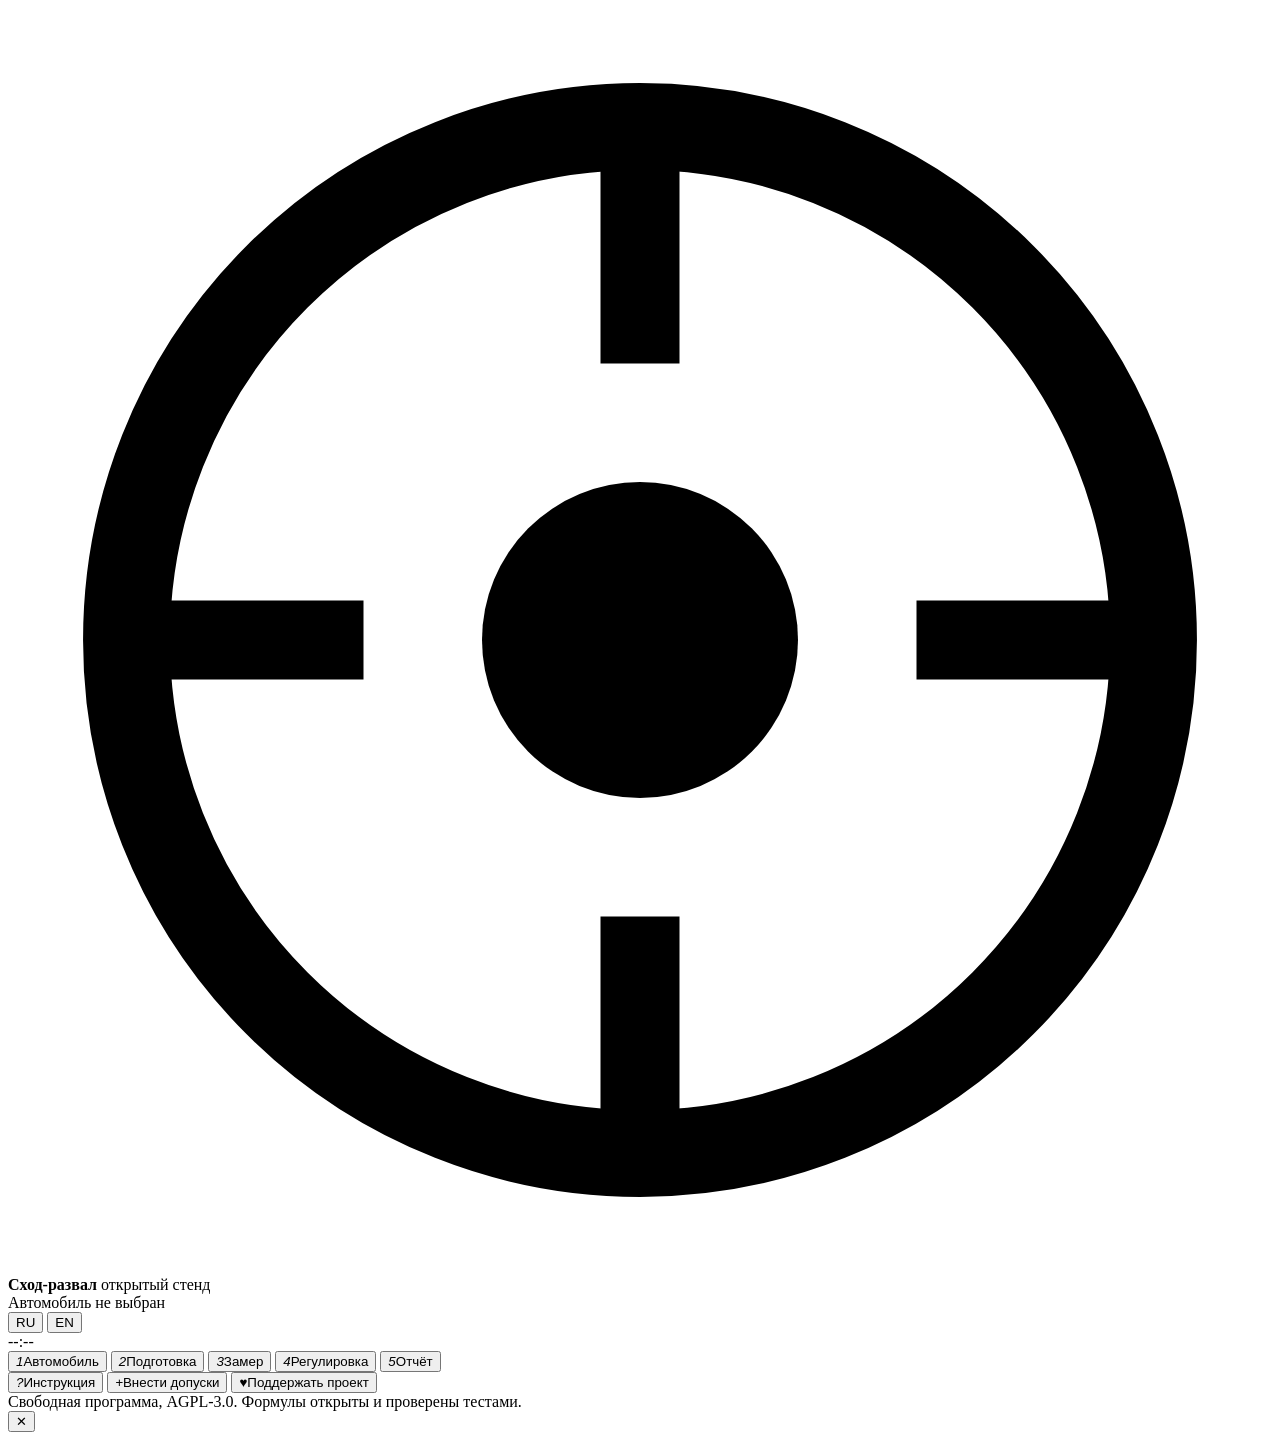
==== commit 4a79f7c1: "Английский язык в программе и раздел «Поддержать проект» Переключатель RU / EN в верхней панели; выб" ====
--- a/internal/server/web/index.html
+++ b/internal/server/web/index.html
@@ -19,35 +19,37 @@
         <path d="M7 25 25 7" stroke="var(--green)" stroke-width="2.4" stroke-linecap="round"/>
       </svg>
       <div>
-        <b>Сход-развал</b>
-        <span>открытый стенд</span>
+        <b data-t>Сход-развал</b>
+        <span data-t>открытый стенд</span>
       </div>
     </div>
     <div class="top-vehicle" id="topVehicle">
-      <span class="muted">Автомобиль не выбран</span>
+      <span class="muted" data-t>Автомобиль не выбран</span>
     </div>
     <div class="top-right">
-      <div class="sources" id="topSources" title="Подключённые датчики"></div>
+      <div class="sources" id="topSources" data-t-title title="Подключённые датчики"></div>
+      <div class="langs" id="langs">
+        <button data-lang="ru" title="Русский">RU</button>
+        <button data-lang="en" title="English">EN</button>
+      </div>
       <div class="clock" id="clock">--:--</div>
     </div>
   </header>
 
   <nav class="side" id="side">
     <div class="side-steps">
-      <button data-screen="vehicle"><i>1</i><span>Автомобиль</span></button>
-      <button data-screen="prep"><i>2</i><span>Подготовка</span></button>
-      <button data-screen="measure"><i>3</i><span>Замер</span></button>
-      <button data-screen="live"><i>4</i><span>Регулировка</span></button>
-      <button data-screen="report"><i>5</i><span>Отчёт</span></button>
+      <button data-screen="vehicle"><i>1</i><span data-t>Автомобиль</span></button>
+      <button data-screen="prep"><i>2</i><span data-t>Подготовка</span></button>
+      <button data-screen="measure"><i>3</i><span data-t>Замер</span></button>
+      <button data-screen="live"><i>4</i><span data-t>Регулировка</span></button>
+      <button data-screen="report"><i>5</i><span data-t>Отчёт</span></button>
     </div>
     <div class="side-extra">
-      <button data-screen="guide"><i>?</i><span>Инструкция</span></button>
-      <button data-screen="contrib"><i>+</i><span>Внести допуски</span></button>
+      <button data-screen="guide"><i>?</i><span data-t>Инструкция</span></button>
+      <button data-screen="contrib"><i>+</i><span data-t>Внести допуски</span></button>
+      <button data-screen="support" class="support-btn"><i>♥</i><span data-t>Поддержать проект</span></button>
     </div>
-    <div class="side-foot">
-      Свободная программа, AGPL-3.0.<br>
-      Формулы открыты и проверены тестами.
-    </div>
+    <div class="side-foot" data-t>Свободная программа, AGPL-3.0. Формулы открыты и проверены тестами.</div>
   </nav>
 
   <main id="main">
@@ -58,13 +60,14 @@
     <section class="screen" id="screen-report"></section>
     <section class="screen" id="screen-guide"></section>
     <section class="screen" id="screen-contrib"></section>
+    <section class="screen" id="screen-support"></section>
   </main>
 
   <footer class="fkeys" id="fkeys"></footer>
 </div>
 
 <aside class="drawer" id="drawer" aria-hidden="true">
-  <button class="drawer-close" data-close-drawer aria-label="Закрыть">✕</button>
+  <button class="drawer-close" data-close-drawer aria-label="✕">✕</button>
   <div class="drawer-body" id="drawerBody"></div>
 </aside>
 
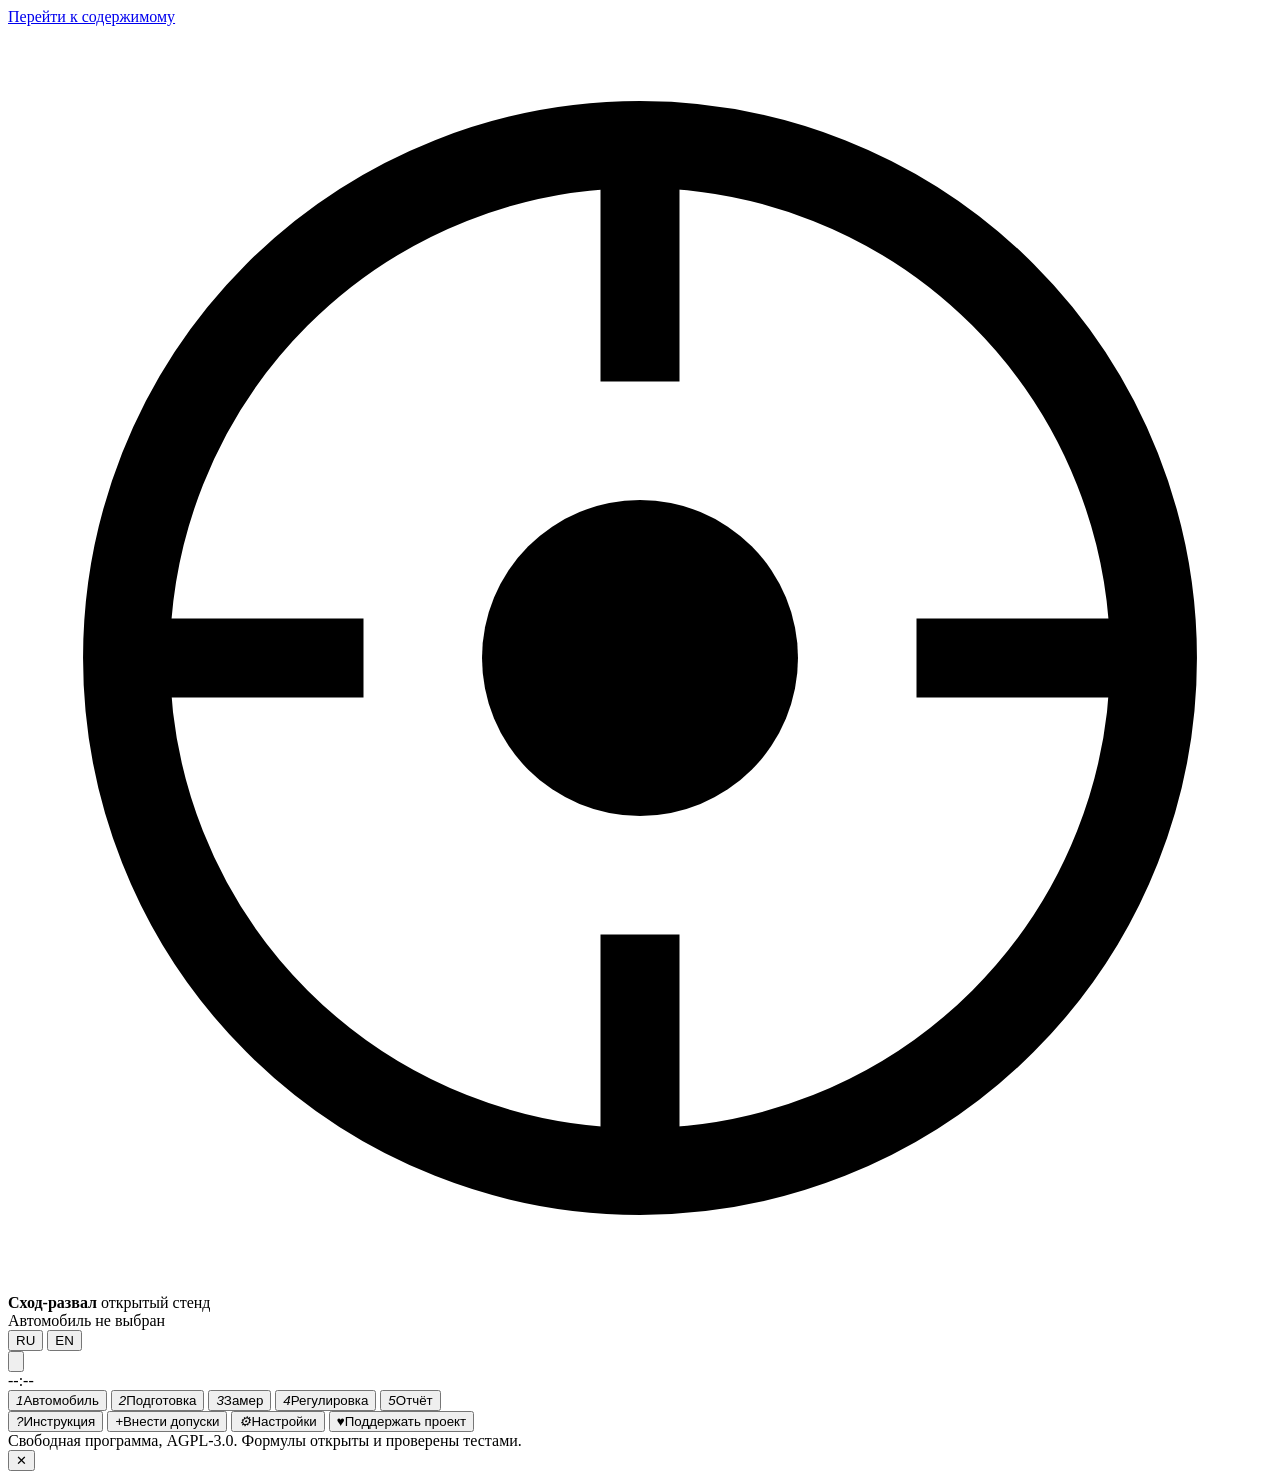
==== commit 47894f79: "Удобно каждому: настройки, темы, звук и голос, работа без мыши - Экран «Настройки» (⚙): язык; тема —" ====
--- a/internal/server/web/index.html
+++ b/internal/server/web/index.html
@@ -1,5 +1,5 @@
 <!doctype html>
-<html lang="ru">
+<html lang="ru" data-theme="dark">
 <head>
 <meta charset="utf-8">
 <meta name="viewport" content="width=device-width, initial-scale=1">
@@ -8,6 +8,7 @@
 <link rel="stylesheet" href="/style.css">
 </head>
 <body>
+<a class="skip" href="#main" data-t>Перейти к содержимому</a>
 <div class="app">
 
   <header class="top">
@@ -27,16 +28,19 @@
       <span class="muted" data-t>Автомобиль не выбран</span>
     </div>
     <div class="top-right">
-      <div class="sources" id="topSources" data-t-title title="Подключённые датчики"></div>
-      <div class="langs" id="langs">
-        <button data-lang="ru" title="Русский">RU</button>
-        <button data-lang="en" title="English">EN</button>
+      <div class="sources" id="topSources" data-t-title title="Подключённые датчики" role="status"></div>
+      <div class="langs" id="langs" role="group" aria-label="Язык / Language">
+        <button data-lang="ru" title="Русский" lang="ru">RU</button>
+        <button data-lang="en" title="English" lang="en">EN</button>
       </div>
-      <div class="clock" id="clock">--:--</div>
+      <button class="icon-btn" id="topSettings" data-t-title title="Настройки: тема, размер текста, звук">
+        <svg viewBox="0 0 24 24" aria-hidden="true"><path fill="currentColor" d="M19.4 13a7.7 7.7 0 0 0 0-2l2.1-1.6-2-3.5-2.5 1a7.4 7.4 0 0 0-1.7-1l-.4-2.6h-4l-.4 2.6a7.4 7.4 0 0 0-1.7 1l-2.5-1-2 3.5L4.6 11a7.7 7.7 0 0 0 0 2l-2.1 1.6 2 3.5 2.5-1a7.4 7.4 0 0 0 1.7 1l.4 2.6h4l.4-2.6a7.4 7.4 0 0 0 1.7-1l2.5 1 2-3.5zM12 15.5a3.5 3.5 0 1 1 0-7 3.5 3.5 0 0 1 0 7z"/></svg>
+      </button>
+      <div class="clock" id="clock" aria-hidden="true">--:--</div>
     </div>
   </header>
 
-  <nav class="side" id="side">
+  <nav class="side" id="side" data-t-aria aria-label="Шаги">
     <div class="side-steps">
       <button data-screen="vehicle"><i>1</i><span data-t>Автомобиль</span></button>
       <button data-screen="prep"><i>2</i><span data-t>Подготовка</span></button>
@@ -47,12 +51,13 @@
     <div class="side-extra">
       <button data-screen="guide"><i>?</i><span data-t>Инструкция</span></button>
       <button data-screen="contrib"><i>+</i><span data-t>Внести допуски</span></button>
+      <button data-screen="settings"><i>⚙</i><span data-t>Настройки</span></button>
       <button data-screen="support" class="support-btn"><i>♥</i><span data-t>Поддержать проект</span></button>
     </div>
     <div class="side-foot" data-t>Свободная программа, AGPL-3.0. Формулы открыты и проверены тестами.</div>
   </nav>
 
-  <main id="main">
+  <main id="main" tabindex="-1">
     <section class="screen" id="screen-vehicle"></section>
     <section class="screen" id="screen-prep"></section>
     <section class="screen" id="screen-measure"></section>
@@ -60,18 +65,19 @@
     <section class="screen" id="screen-report"></section>
     <section class="screen" id="screen-guide"></section>
     <section class="screen" id="screen-contrib"></section>
+    <section class="screen" id="screen-settings"></section>
     <section class="screen" id="screen-support"></section>
   </main>
 
   <footer class="fkeys" id="fkeys"></footer>
 </div>
 
-<aside class="drawer" id="drawer" aria-hidden="true">
-  <button class="drawer-close" data-close-drawer aria-label="✕">✕</button>
+<aside class="drawer" id="drawer" role="dialog" aria-labelledby="dTitle" aria-hidden="true">
+  <button class="drawer-close" data-close-drawer data-t-title title="Закрыть (Esc)" data-t-aria aria-label="Закрыть">✕</button>
   <div class="drawer-body" id="drawerBody"></div>
 </aside>
 
-<div class="toast" id="toast" role="status"></div>
+<div class="toast" id="toast" role="status" aria-live="polite"></div>
 
 <script type="module" src="/js/app.js"></script>
 </body>
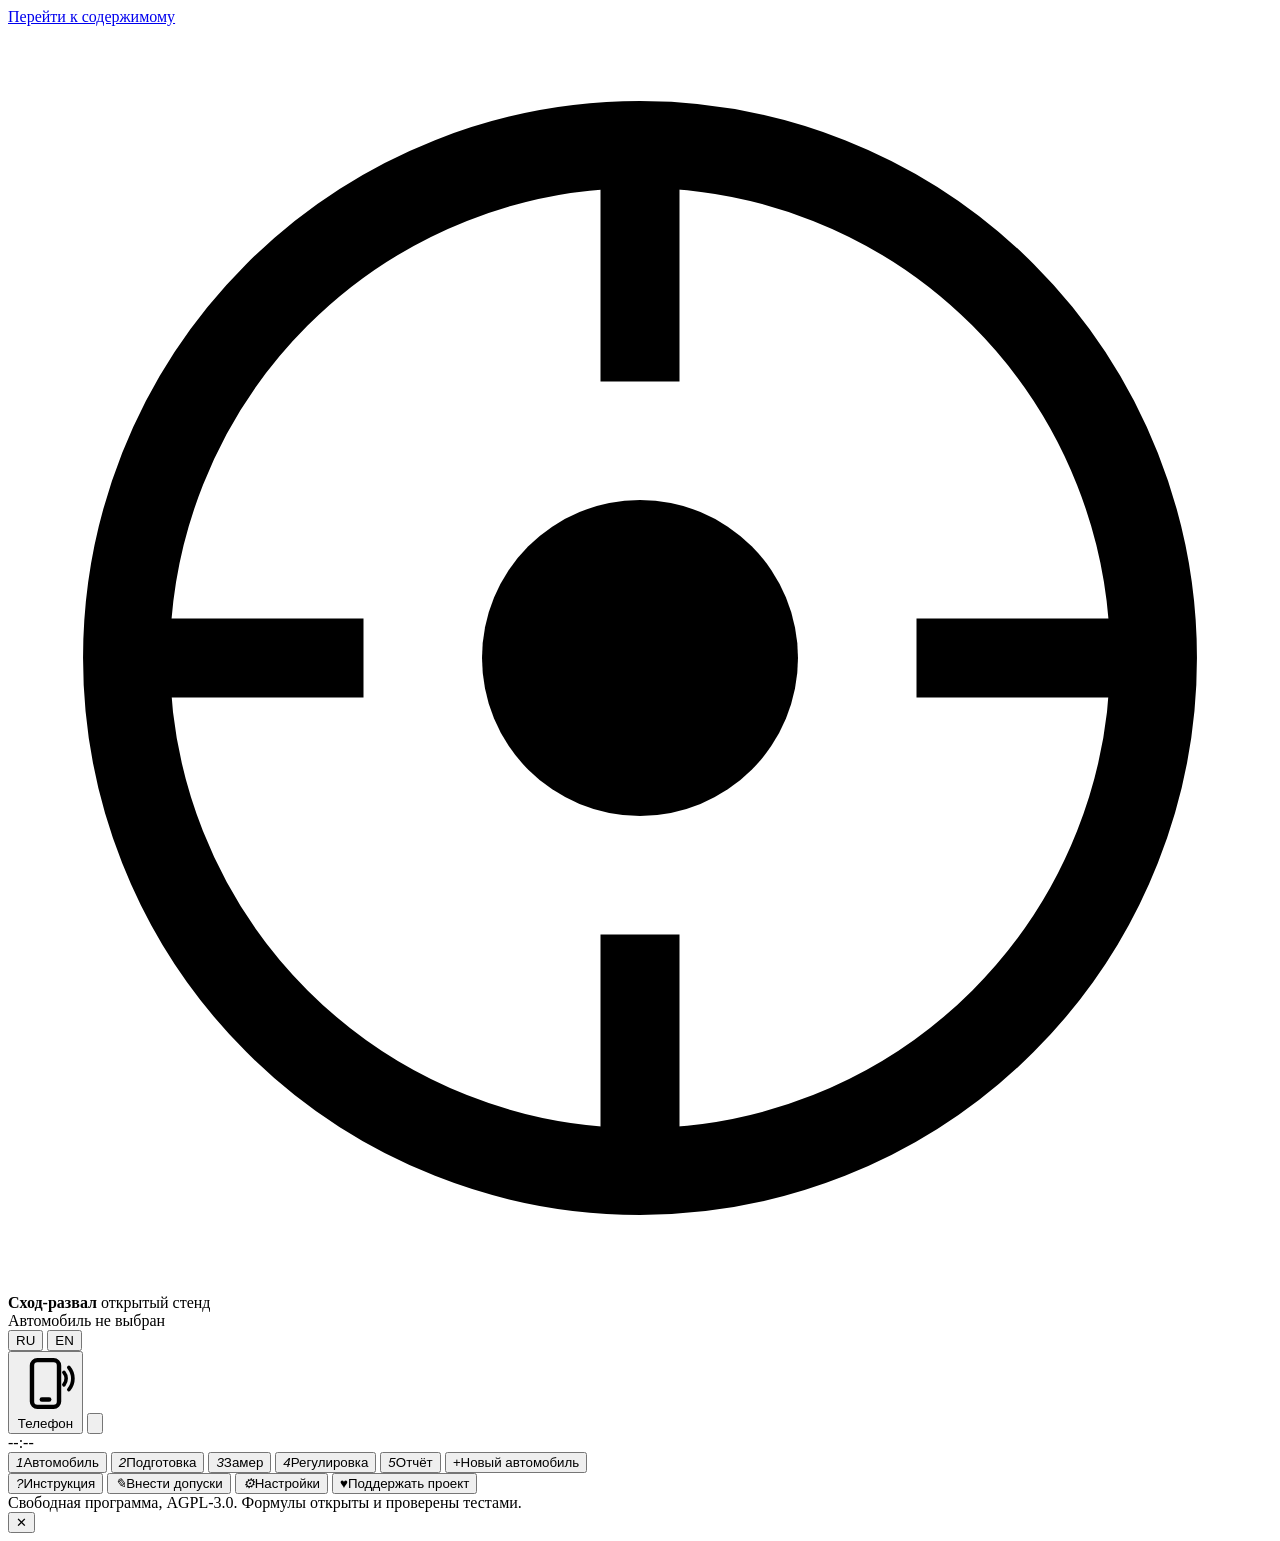
==== commit b30f7d1f: "Как у профессионалов: работа не теряется, телефон в один щелчок, проверка точности, рисунки - Работа" ====
--- a/internal/server/web/index.html
+++ b/internal/server/web/index.html
@@ -33,6 +33,10 @@
         <button data-lang="ru" title="Русский" lang="ru">RU</button>
         <button data-lang="en" title="English" lang="en">EN</button>
       </div>
+      <button class="icon-btn phone-btn" id="topPhone" data-t-title title="Подключить телефон как датчик">
+        <svg viewBox="0 0 24 24" aria-hidden="true"><rect x="6.5" y="2.5" width="11" height="19" rx="2.2" fill="none" stroke="currentColor" stroke-width="1.8"/><path d="M10.5 18.5h3" stroke="currentColor" stroke-width="1.8" stroke-linecap="round"/><path d="M19.5 7.5a4 4 0 0 1 0 5M21.5 5.5a7 7 0 0 1 0 9" fill="none" stroke="currentColor" stroke-width="1.5" stroke-linecap="round"/></svg>
+        <span data-t>Телефон</span>
+      </button>
       <button class="icon-btn" id="topSettings" data-t-title title="Настройки: тема, размер текста, звук">
         <svg viewBox="0 0 24 24" aria-hidden="true"><path fill="currentColor" d="M19.4 13a7.7 7.7 0 0 0 0-2l2.1-1.6-2-3.5-2.5 1a7.4 7.4 0 0 0-1.7-1l-.4-2.6h-4l-.4 2.6a7.4 7.4 0 0 0-1.7 1l-2.5-1-2 3.5L4.6 11a7.7 7.7 0 0 0 0 2l-2.1 1.6 2 3.5 2.5-1a7.4 7.4 0 0 0 1.7 1l.4 2.6h4l.4-2.6a7.4 7.4 0 0 0 1.7-1l2.5 1 2-3.5zM12 15.5a3.5 3.5 0 1 1 0-7 3.5 3.5 0 0 1 0 7z"/></svg>
       </button>
@@ -47,10 +51,11 @@
       <button data-screen="measure"><i>3</i><span data-t>Замер</span></button>
       <button data-screen="live"><i>4</i><span data-t>Регулировка</span></button>
       <button data-screen="report"><i>5</i><span data-t>Отчёт</span></button>
+      <button id="sideNew" class="side-new"><i>+</i><span data-t>Новый автомобиль</span></button>
     </div>
     <div class="side-extra">
       <button data-screen="guide"><i>?</i><span data-t>Инструкция</span></button>
-      <button data-screen="contrib"><i>+</i><span data-t>Внести допуски</span></button>
+      <button data-screen="contrib"><i>✎</i><span data-t>Внести допуски</span></button>
       <button data-screen="settings"><i>⚙</i><span data-t>Настройки</span></button>
       <button data-screen="support" class="support-btn"><i>♥</i><span data-t>Поддержать проект</span></button>
     </div>
